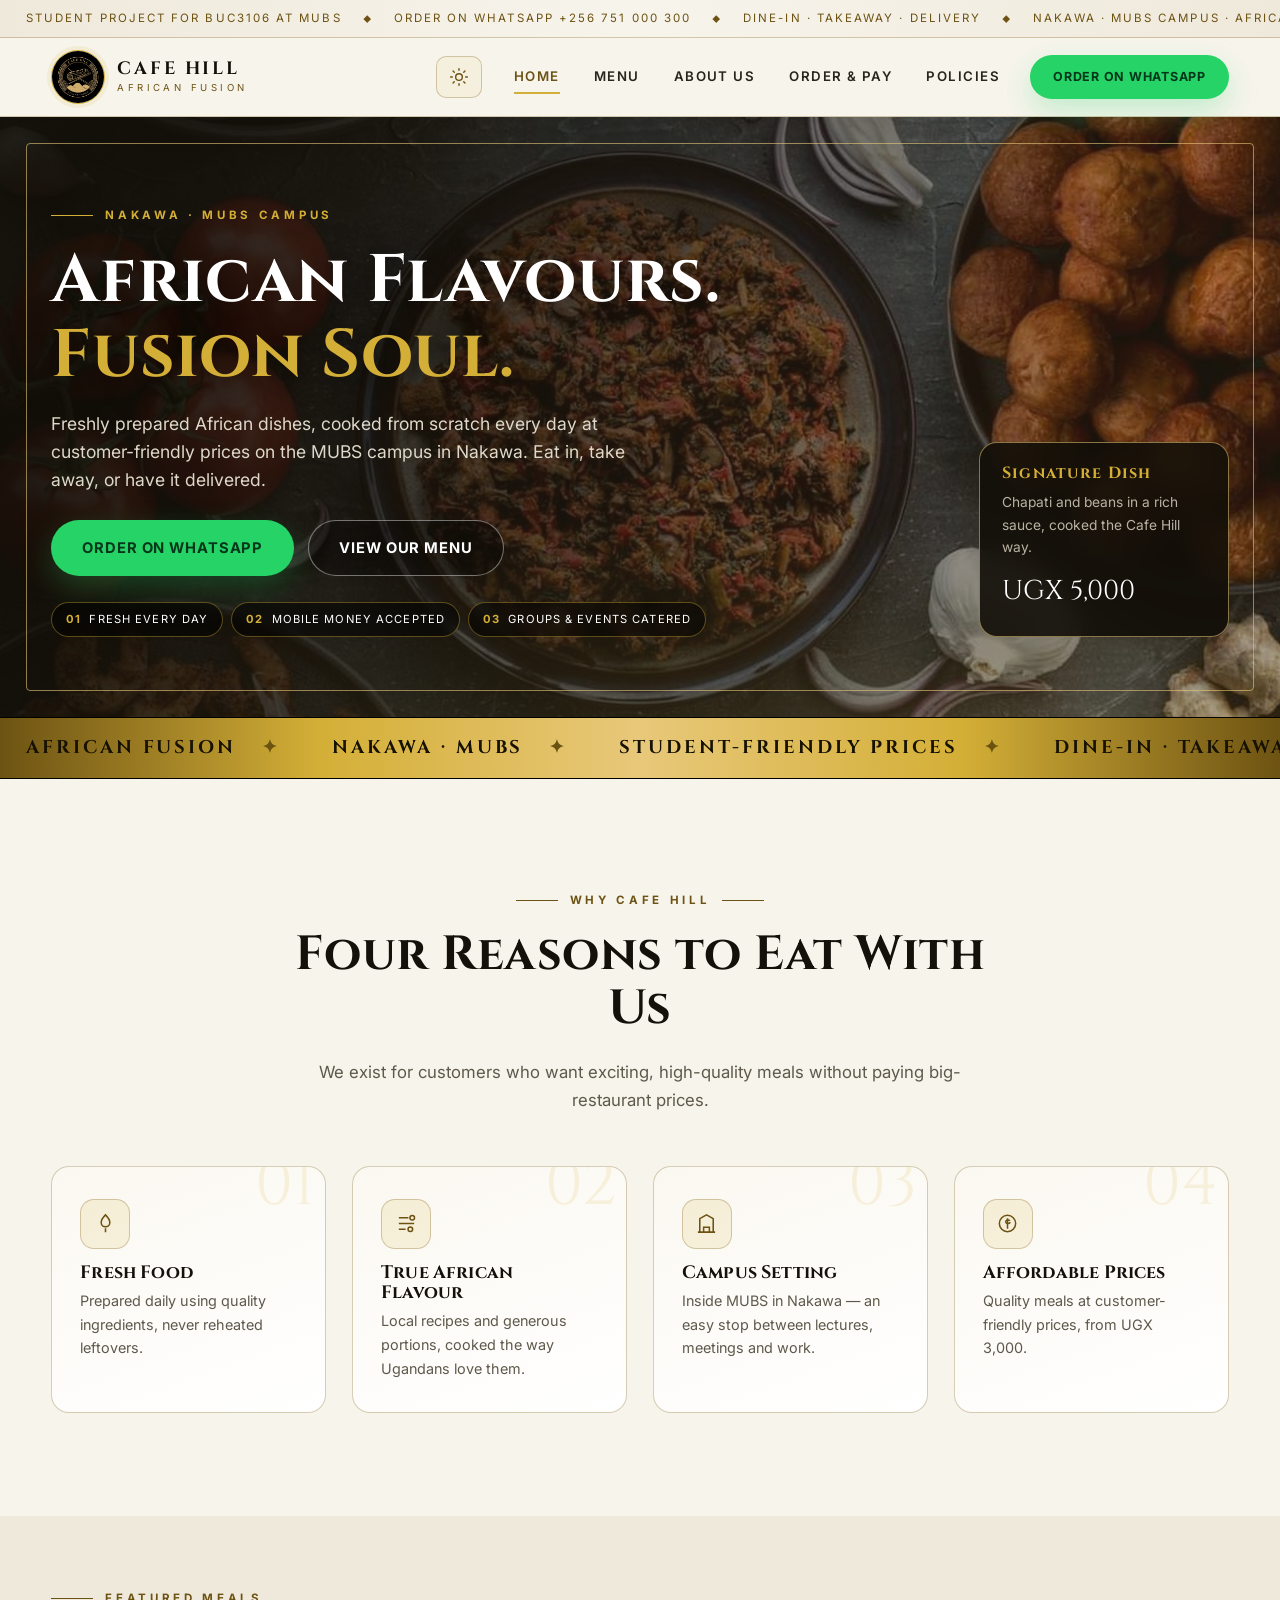
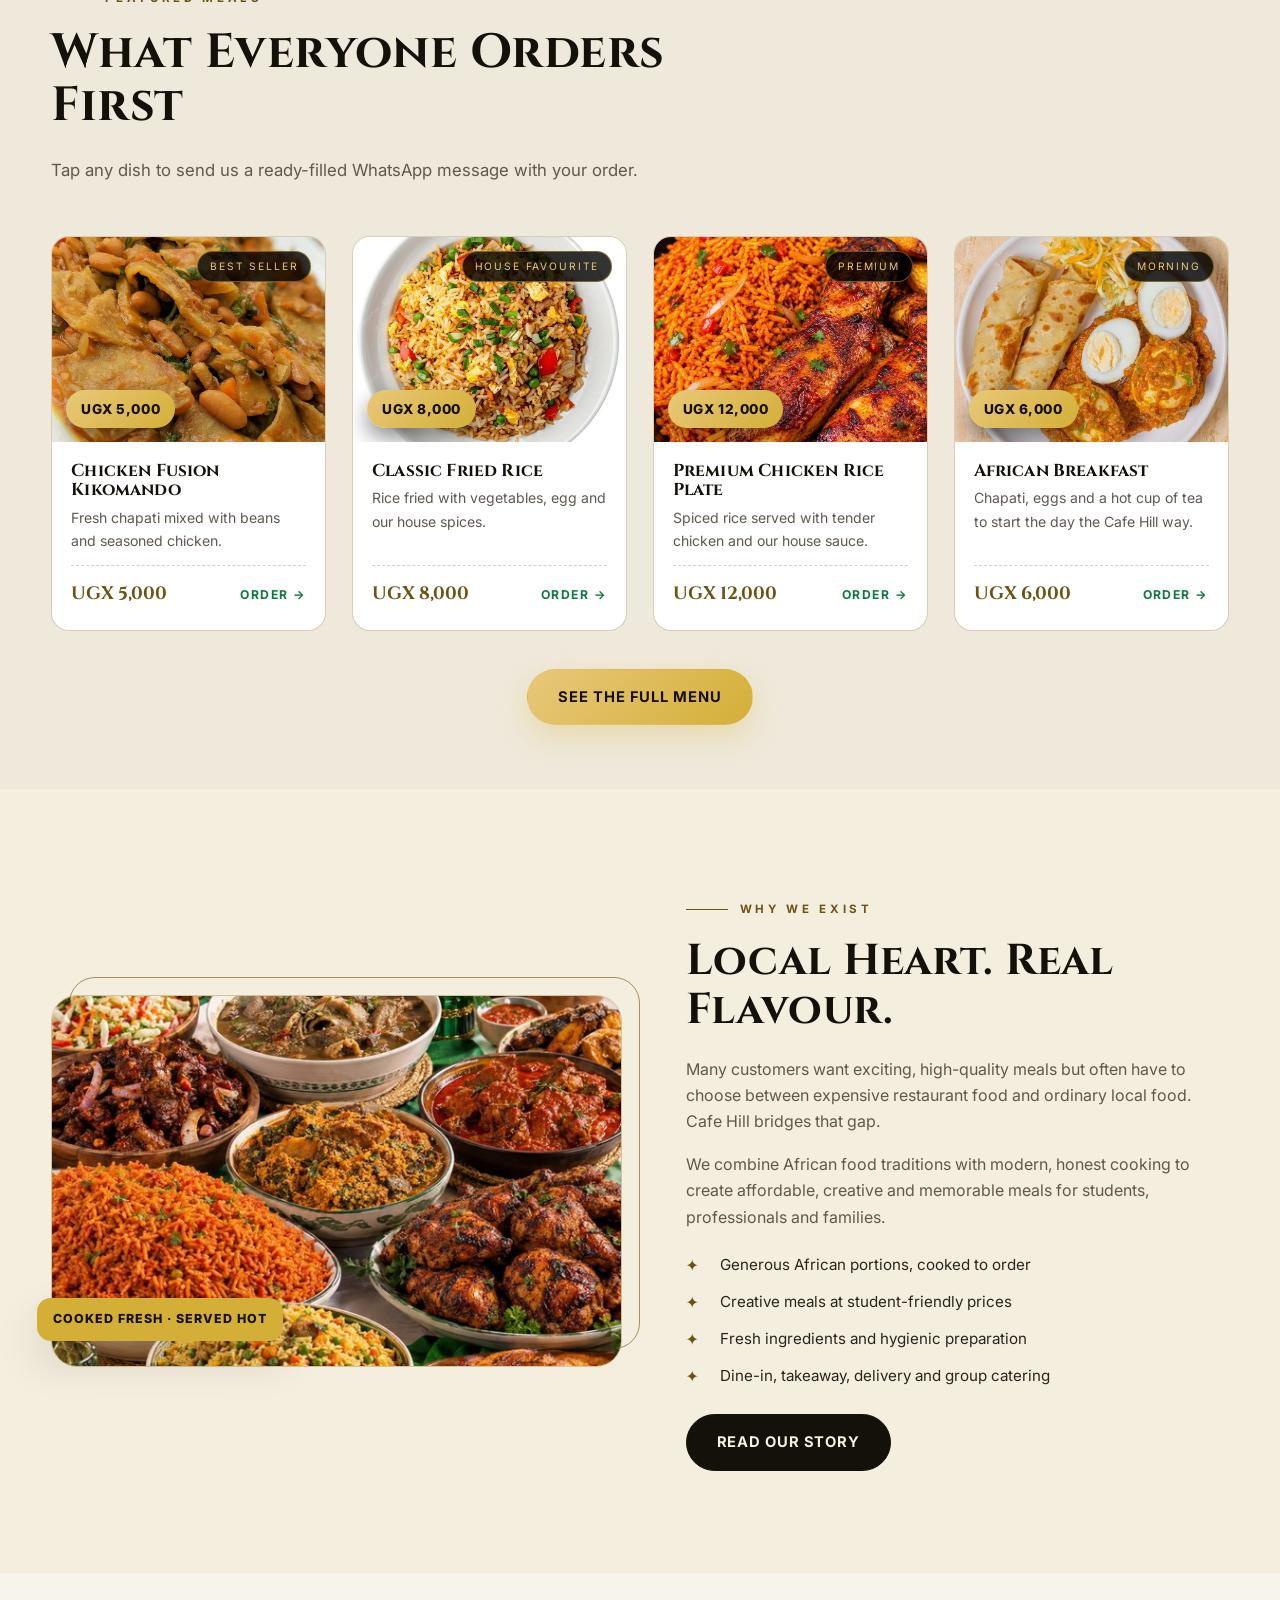
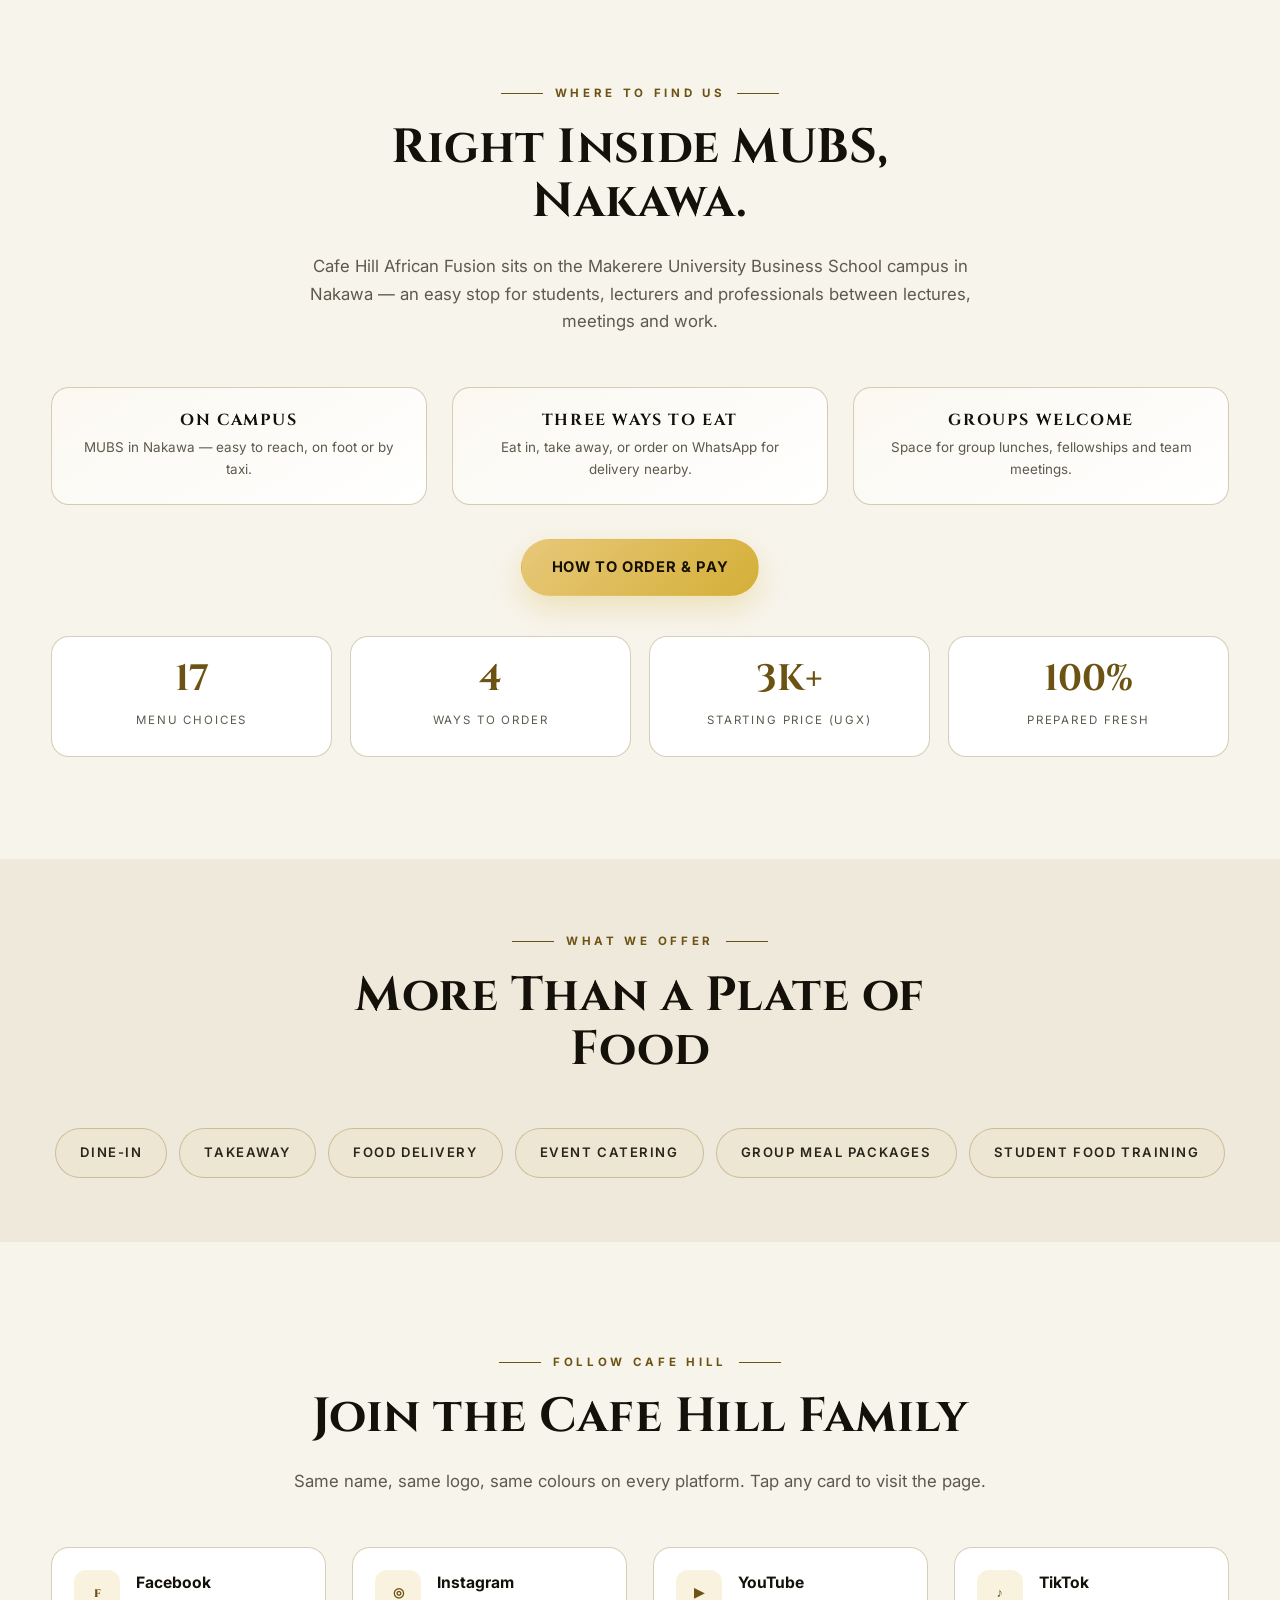
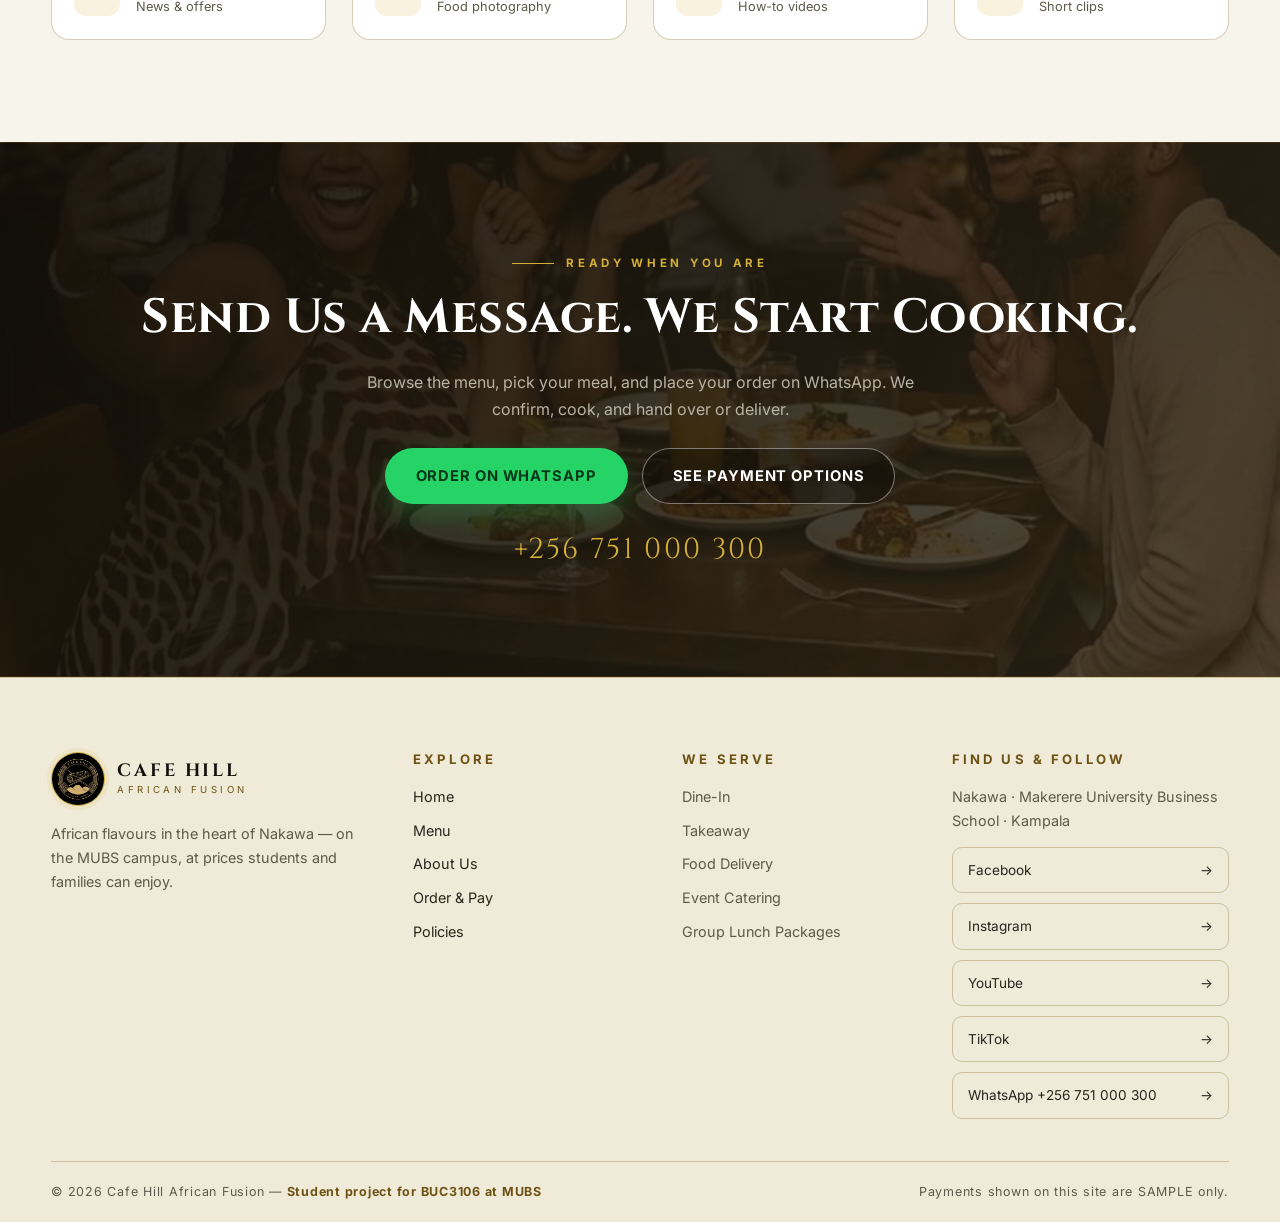
==== index.html @ 9f77c197 "Add the Cafe Hill African Fusion website: five pages, style.css and 26 photographs" ====
<!DOCTYPE html>
<html lang="en">
<head>
<meta charset="UTF-8">
<meta name="viewport" content="width=device-width, initial-scale=1">
<title>Cafe Hill African Fusion | African Flavours in Nakawa · MUBS</title>
<meta name="description" content="Cafe Hill African Fusion serves freshly prepared African meals at friendly prices on the MUBS campus in Nakawa, Kampala. Order on WhatsApp +256 751 000 300.">
<meta name="theme-color" content="#f7f4ec">
<link rel="icon" href="logo.jpeg">
<link rel="preconnect" href="https://fonts.googleapis.com">
<link rel="preconnect" href="https://fonts.gstatic.com" crossorigin>
<link href="https://fonts.googleapis.com/css2?family=Cinzel:wght@600;700;800&family=Inter:wght@400;500;600;700;800&display=swap" rel="stylesheet">
<link rel="stylesheet" href="style.css">
</head>
<body>

<!-- Top announcement bar (every page) -->
<div class="announce">
  <div class="announce__track">
    <span>Student project for BUC3106 at MUBS</span><span>Order on WhatsApp +256 751 000 300</span><span>Dine-in · Takeaway · Delivery</span><span>Nakawa · MUBS Campus · African Fusion</span>
    <span>Student project for BUC3106 at MUBS</span><span>Order on WhatsApp +256 751 000 300</span><span>Dine-in · Takeaway · Delivery</span><span>Nakawa · MUBS Campus · African Fusion</span>
  </div>
</div>

<!-- Header (same on every page) -->
<header class="site-header">
  <div class="container site-header__inner">
    <a class="brand" href="index.html">
      <img class="brand__mark" src="logo.jpeg" alt="Cafe Hill African Fusion logo">
      <span class="brand__text">
        <span class="brand__name">CAFE HILL</span>
        <span class="brand__tag">African Fusion</span>
      </span>
    </a>

    <input type="checkbox" id="nav-toggle" class="nav-toggle" aria-label="Show or hide the navigation menu">
    <input type="checkbox" id="theme-toggle" class="theme-toggle" checked aria-label="Switch between dark and light mode">

    <label class="theme-btn" for="theme-toggle">
      <svg class="icon-moon" viewBox="0 0 24 24" fill="none" stroke="currentColor" stroke-width="1.7" stroke-linecap="round" stroke-linejoin="round" aria-hidden="true"><path d="M21 12.8A9 9 0 1 1 11.2 3a7 7 0 0 0 9.8 9.8Z"/></svg>
      <svg class="icon-sun" viewBox="0 0 24 24" fill="none" stroke="currentColor" stroke-width="1.7" stroke-linecap="round" aria-hidden="true"><circle cx="12" cy="12" r="4"/><path d="M12 2v2M12 20v2M4.9 4.9l1.4 1.4M17.7 17.7l1.4 1.4M2 12h2M20 12h2M4.9 19.1l1.4-1.4M17.7 6.3l1.4-1.4"/></svg>
    </label>

    <label class="burger" for="nav-toggle" aria-hidden="true"><span></span><span></span><span></span></label>

    <nav class="site-nav" aria-label="Main menu">
      <a class="nav-link" href="index.html" aria-current="page">Home</a>
      <a class="nav-link" href="products.html">Menu</a>
      <a class="nav-link" href="about.html">About Us</a>
      <a class="nav-link" href="pay.html">Order &amp; Pay</a>
      <a class="nav-link" href="policies.html">Policies</a>
      <a class="btn btn--wa btn--sm header-cta" href="https://wa.me/256751000300?text=Hello%20Cafe%20Hill%2C%20I%20would%20like%20to%20place%20an%20order." target="_blank" rel="noopener">Order on WhatsApp</a>
    </nav>
  </div>
</header>

<main>

  <!-- ============ HERO ============ -->
  <section class="hero" style="--hero-img:url('images/hero.jpg')">
    <div class="hero__bg" role="img" aria-label="A table full of freshly cooked African dishes"></div>
    <div class="container">
      <div class="hero__inner">
        <span class="eyebrow">Nakawa · MUBS Campus</span>
        <h1>African Flavours. <em>Fusion Soul.</em></h1>
        <p class="hero__lead">
          Freshly prepared African dishes, cooked from scratch every day at customer-friendly prices on
          the MUBS campus in Nakawa. Eat in, take away, or have it delivered.
        </p>
        <div class="btn-row">
          <a class="btn btn--wa" href="https://wa.me/256751000300?text=Hello%20Cafe%20Hill%2C%20I%20would%20like%20to%20place%20an%20order." target="_blank" rel="noopener">Order on WhatsApp</a>
          <a class="btn btn--ghost" href="products.html">View Our Menu</a>
        </div>
        <div class="hero__badges">
          <span class="badge"><b>01</b> Fresh Every Day</span>
          <span class="badge"><b>02</b> Mobile Money Accepted</span>
          <span class="badge"><b>03</b> Groups &amp; Events Catered</span>
        </div>
      </div>
    </div>

    <div class="hero__card">
      <h2>Signature Dish</h2>
      <p>Chapati and beans in a rich sauce, cooked the Cafe Hill way.</p>
      <span class="price">UGX 5,000</span>
    </div>
  </section>

  <!-- ============ GOLD TICKER ============ -->
  <div class="ticker" aria-hidden="true">
    <div class="ticker__track">
      <span>African Fusion</span><span>Nakawa · MUBS</span><span>Student-Friendly Prices</span><span>Dine-In · Takeaway · Delivery</span><span>Group Lunch Packages</span>
      <span>African Fusion</span><span>Nakawa · MUBS</span><span>Student-Friendly Prices</span><span>Dine-In · Takeaway · Delivery</span><span>Group Lunch Packages</span>
    </div>
  </div>

  <!-- ============ WHY CHOOSE US ============ -->
  <section class="section">
    <div class="container">
      <div class="section-head section-head--center">
        <span class="eyebrow">Why Cafe Hill</span>
        <h2>Four Reasons to Eat With Us</h2>
        <p>We exist for customers who want exciting, high-quality meals without paying big-restaurant prices.</p>
      </div>

      <div class="grid grid--4">
        <article class="why-card" data-num="01">
          <div class="why-card__icon" aria-hidden="true">
            <svg width="26" height="26" viewBox="0 0 24 24" fill="none" stroke="currentColor" stroke-width="1.6"><path d="M12 3c3 3 4.5 5.5 4.5 8a4.5 4.5 0 0 1-9 0C7.5 8.5 9 6 12 3Z"/><path d="M12 21v-4"/></svg>
          </div>
          <h3>Fresh Food</h3>
          <p>Prepared daily using quality ingredients, never reheated leftovers.</p>
        </article>

        <article class="why-card" data-num="02">
          <div class="why-card__icon" aria-hidden="true">
            <svg width="26" height="26" viewBox="0 0 24 24" fill="none" stroke="currentColor" stroke-width="1.6"><path d="M4 6h10M4 12h16M4 18h7"/><circle cx="18" cy="6" r="2.4"/><circle cx="16" cy="18" r="2.4"/></svg>
          </div>
          <h3>True African Flavour</h3>
          <p>Local recipes and generous portions, cooked the way Ugandans love them.</p>
        </article>

        <article class="why-card" data-num="03">
          <div class="why-card__icon" aria-hidden="true">
            <svg width="26" height="26" viewBox="0 0 24 24" fill="none" stroke="currentColor" stroke-width="1.6"><path d="M3 21h18"/><path d="M5 21V7l7-4 7 4v14"/><path d="M9 21v-5h6v5"/></svg>
          </div>
          <h3>Campus Setting</h3>
          <p>Inside MUBS in Nakawa — an easy stop between lectures, meetings and work.</p>
        </article>

        <article class="why-card" data-num="04">
          <div class="why-card__icon" aria-hidden="true">
            <svg width="26" height="26" viewBox="0 0 24 24" fill="none" stroke="currentColor" stroke-width="1.6"><circle cx="12" cy="12" r="8.5"/><path d="M14.5 9.2c-.6-.7-1.6-1-2.6-.8-1.2.2-1.9 1.2-1.7 2.2.2 1 1.2 1.6 2.4 1.5 1.2-.1 2-.8 2-1.7"/><path d="M12 6.6v10.8"/></svg>
          </div>
          <h3>Affordable Prices</h3>
          <p>Quality meals at customer-friendly prices, from UGX 3,000.</p>
        </article>
      </div>
    </div>
  </section>

  <!-- ============ FEATURED MEALS ============ -->
  <section class="section section--tight section--alt">
    <div class="container">
      <div class="section-head">
        <span class="eyebrow">Featured Meals</span>
        <h2>What Everyone Orders First</h2>
        <p>Tap any dish to send us a ready-filled WhatsApp message with your order.</p>
      </div>

      <div class="grid grid--4">
        <article class="dish-card">
          <div class="dish-card__media">
            <img src="images/dish-kikomando-chicken.jpg" alt="Chicken fusion kikomando with chapati and beans" width="900" height="675">
            <span class="dish-card__tag">Best Seller</span>
            <span class="dish-card__price">UGX 5,000</span>
          </div>
          <div class="dish-card__body">
            <h3>Chicken Fusion Kikomando</h3>
            <p>Fresh chapati mixed with beans and seasoned chicken.</p>
            <div class="dish-card__meta">
              <span class="price">UGX 5,000</span>
              <a class="mini-link" href="https://wa.me/256751000300?text=I%20would%20like%20to%20order%3A%20Chicken%20Fusion%20Kikomando" target="_blank" rel="noopener">Order →</a>
            </div>
          </div>
        </article>

        <article class="dish-card">
          <div class="dish-card__media">
            <img src="images/dish-fried-rice.jpg" alt="Plate of classic fried rice" width="900" height="675">
            <span class="dish-card__tag">House Favourite</span>
            <span class="dish-card__price">UGX 8,000</span>
          </div>
          <div class="dish-card__body">
            <h3>Classic Fried Rice</h3>
            <p>Rice fried with vegetables, egg and our house spices.</p>
            <div class="dish-card__meta">
              <span class="price">UGX 8,000</span>
              <a class="mini-link" href="https://wa.me/256751000300?text=I%20would%20like%20to%20order%3A%20Classic%20Fried%20Rice" target="_blank" rel="noopener">Order →</a>
            </div>
          </div>
        </article>

        <article class="dish-card">
          <div class="dish-card__media">
            <img src="images/dish-premium-chicken.jpg" alt="Premium chicken served with spiced rice" width="900" height="675">
            <span class="dish-card__tag">Premium</span>
            <span class="dish-card__price">UGX 12,000</span>
          </div>
          <div class="dish-card__body">
            <h3>Premium Chicken Rice Plate</h3>
            <p>Spiced rice served with tender chicken and our house sauce.</p>
            <div class="dish-card__meta">
              <span class="price">UGX 12,000</span>
              <a class="mini-link" href="https://wa.me/256751000300?text=I%20would%20like%20to%20order%3A%20Premium%20Chicken%20Rice%20Plate" target="_blank" rel="noopener">Order →</a>
            </div>
          </div>
        </article>

        <article class="dish-card">
          <div class="dish-card__media">
            <img src="images/dish-breakfast.jpg" alt="African breakfast with chapati, eggs and sausage" width="900" height="675">
            <span class="dish-card__tag">Morning</span>
            <span class="dish-card__price">UGX 6,000</span>
          </div>
          <div class="dish-card__body">
            <h3>African Breakfast</h3>
            <p>Chapati, eggs and a hot cup of tea to start the day the Cafe Hill way.</p>
            <div class="dish-card__meta">
              <span class="price">UGX 6,000</span>
              <a class="mini-link" href="https://wa.me/256751000300?text=I%20would%20like%20to%20order%3A%20African%20Breakfast" target="_blank" rel="noopener">Order →</a>
            </div>
          </div>
        </article>
      </div>

      <div class="btn-row" style="justify-content:center;margin-top:38px">
        <a class="btn btn--gold" href="products.html">See The Full Menu</a>
      </div>
    </div>
  </section>

  <!-- ============ STORY (light panel) ============ -->
  <section class="section section--cream">
    <div class="container">
      <div class="split">
        <div class="split__media">
          <img src="images/african-spread.jpg" alt="A table spread of freshly cooked African dishes" width="1200" height="780">
          <span class="float-tag">Cooked Fresh · Served Hot</span>
        </div>
        <div>
          <span class="eyebrow">Why We Exist</span>
          <h2>Local Heart. Real Flavour.</h2>
          <p>
            Many customers want exciting, high-quality meals but often have to choose between expensive
            restaurant food and ordinary local food. Cafe Hill bridges that gap.
          </p>
          <p>
            We combine African food traditions with modern, honest cooking to create affordable,
            creative and memorable meals for students, professionals and families.
          </p>
          <ul class="check-list">
            <li>Generous African portions, cooked to order</li>
            <li>Creative meals at student-friendly prices</li>
            <li>Fresh ingredients and hygienic preparation</li>
            <li>Dine-in, takeaway, delivery and group catering</li>
          </ul>
          <a class="btn btn--dark" href="about.html">Read Our Story</a>
        </div>
      </div>
    </div>
  </section>

  <!-- ============ LOCATION ============ -->
  <section class="section">
    <div class="container">
      <div class="section-head section-head--center">
        <span class="eyebrow">Where To Find Us</span>
        <h2>Right Inside MUBS, Nakawa.</h2>
        <p>Cafe Hill African Fusion sits on the Makerere University Business School campus in Nakawa — an easy stop for students, lecturers and professionals between lectures, meetings and work.</p>
      </div>

      <div class="grid grid--3">
        <article class="value-pill"><h3>On Campus</h3><p>MUBS in Nakawa — easy to reach, on foot or by taxi.</p></article>
        <article class="value-pill"><h3>Three Ways To Eat</h3><p>Eat in, take away, or order on WhatsApp for delivery nearby.</p></article>
        <article class="value-pill"><h3>Groups Welcome</h3><p>Space for group lunches, fellowships and team meetings.</p></article>
      </div>

      <div class="btn-row" style="justify-content:center;margin-top:34px">
        <a class="btn btn--gold" href="pay.html">How To Order &amp; Pay</a>
      </div>

      <div class="stat-row">
        <div class="stat"><b>17</b><span>Menu Choices</span></div>
        <div class="stat"><b>4</b><span>Ways To Order</span></div>
        <div class="stat"><b>3K+</b><span>Starting Price (UGX)</span></div>
        <div class="stat"><b>100%</b><span>Prepared Fresh</span></div>
      </div>
    </div>
  </section>

  <!-- ============ SERVICES ============ -->
  <section class="section section--tight section--alt">
    <div class="container">
      <div class="section-head section-head--center">
        <span class="eyebrow">What We Offer</span>
        <h2>More Than a Plate of Food</h2>
      </div>
      <div class="chips">
        <span class="chip">Dine-In</span>
        <span class="chip">Takeaway</span>
        <span class="chip">Food Delivery</span>
        <span class="chip">Event Catering</span>
        <span class="chip">Group Meal Packages</span>
        <span class="chip">Student Food Training</span>
      </div>
    </div>
  </section>

  <!-- ============ SOCIAL ============ -->
  <section class="section">
    <div class="container">
      <div class="section-head section-head--center">
        <span class="eyebrow">Follow Cafe Hill</span>
        <h2>Join the Cafe Hill Family</h2>
        <p>Same name, same logo, same colours on every platform. Tap any card to visit the page.</p>
      </div>

      <div class="grid grid--4">
        <a class="social-card" href="https://www.facebook.com/share/1Jii14uaoe/" target="_blank" rel="noopener">
          <span class="social-card__icon">f</span>
          <span><b>Facebook</b><span>News &amp; offers</span></span>
        </a>
        <a class="social-card" href="https://www.instagram.com/cafehillrestaurant" target="_blank" rel="noopener">
          <span class="social-card__icon">◎</span>
          <span><b>Instagram</b><span>Food photography</span></span>
        </a>
        <a class="social-card" href="https://youtube.com/@cafehillrestaurant" target="_blank" rel="noopener">
          <span class="social-card__icon">▶</span>
          <span><b>YouTube</b><span>How-to videos</span></span>
        </a>
        <a class="social-card" href="https://www.tiktok.com/@cafehillrestaurant" target="_blank" rel="noopener">
          <span class="social-card__icon">♪</span>
          <span><b>TikTok</b><span>Short clips</span></span>
        </a>
      </div>
    </div>
  </section>

  <!-- ============ CTA BAND ============ -->
  <section class="section cta-band" style="--cta-img:url('images/friends.jpg')">
    <div class="container">
      <span class="eyebrow" style="justify-content:center">Ready When You Are</span>
      <h2>Send Us a Message. We Start Cooking.</h2>
      <p>Browse the menu, pick your meal, and place your order on WhatsApp. We confirm, cook, and hand over or deliver.</p>
      <div class="btn-row">
        <a class="btn btn--wa" href="https://wa.me/256751000300?text=Hello%20Cafe%20Hill%2C%20I%20would%20like%20to%20place%20an%20order." target="_blank" rel="noopener">Order on WhatsApp</a>
        <a class="btn btn--ghost" href="pay.html">See Payment Options</a>
      </div>
      <span class="cta-phone">+256 751 000 300</span>
    </div>
  </section>

</main>

<!-- Footer (same on every page) -->
<footer class="site-footer">
  <div class="container">
    <div class="footer-grid">
      <div class="footer-brand">
        <a class="brand" href="index.html">
          <img class="brand__mark" src="logo.jpeg" alt="Cafe Hill African Fusion logo">
          <span class="brand__text">
            <span class="brand__name">CAFE HILL</span>
            <span class="brand__tag">African Fusion</span>
          </span>
        </a>
        <p>African flavours in the heart of Nakawa — on the MUBS campus, at prices students and families can enjoy.</p>
      </div>

      <div>
        <h2 class="foot-title">Explore</h2>
        <ul class="footer-links">
          <li><a href="index.html">Home</a></li>
          <li><a href="products.html">Menu</a></li>
          <li><a href="about.html">About Us</a></li>
          <li><a href="pay.html">Order &amp; Pay</a></li>
          <li><a href="policies.html">Policies</a></li>
        </ul>
      </div>

      <div>
        <h2 class="foot-title">We Serve</h2>
        <ul class="footer-links">
          <li>Dine-In</li>
          <li>Takeaway</li>
          <li>Food Delivery</li>
          <li>Event Catering</li>
          <li>Group Lunch Packages</li>
        </ul>
      </div>

      <div>
        <h2 class="foot-title">Find Us &amp; Follow</h2>
        <p>Nakawa · Makerere University Business School · Kampala</p>
        <div class="footer-social">
          <a href="https://www.facebook.com/share/1Jii14uaoe/" target="_blank" rel="noopener"><span>Facebook</span><span>→</span></a>
          <a href="https://www.instagram.com/cafehillrestaurant" target="_blank" rel="noopener"><span>Instagram</span><span>→</span></a>
          <a href="https://youtube.com/@cafehillrestaurant" target="_blank" rel="noopener"><span>YouTube</span><span>→</span></a>
          <a href="https://www.tiktok.com/@cafehillrestaurant" target="_blank" rel="noopener"><span>TikTok</span><span>→</span></a>
          <a href="https://wa.me/256751000300" target="_blank" rel="noopener"><span>WhatsApp +256 751 000 300</span><span>→</span></a>
        </div>
      </div>
    </div>

    <div class="footer-bottom">
      <span>© <span>2026</span> Cafe Hill African Fusion — <strong>Student project for BUC3106 at MUBS</strong></span>
      <span>Payments shown on this site are SAMPLE only.</span>
    </div>
  </div>
</footer>

</body>
</html>
---- style.css ----
/* ============================================================
   CAFE HILL — AFRICAN FUSION
   style.css  |  All design for every page lives in this file.
   Brand: gold, black, cream (taken from the logo).
   Supports DARK mode (default) and LIGHT mode — the toggle in the
   header is a plain checkbox, so no JavaScript is needed anywhere.
   ============================================================ */

/* ---------- 1. Design tokens — DARK (default) ---------- */
:root {
  /* brand */
  --gold: #d4af37;
  --gold-2: #e8c87a;
  --gold-3: #7a5f16;          /* dark enough for text on light panels */
  --whatsapp: #25d366;
  --whatsapp-ink: #04361a;
  --link-green: #25d366;

  /* surfaces */
  --bg: #0a0a0a;
  --bg-alt: #0e0e0e;
  --bg-deep: #050505;
  --surface: #121212;
  --surface-2: #1b1b1b;
  --surface-3: #242424;
  --header-bg: rgba(8, 8, 8, 0.92);
  --line: rgba(212, 175, 55, 0.22);
  --line-strong: rgba(212, 175, 55, 0.5);
  --shadow: 0 22px 50px rgba(0, 0, 0, 0.45);

  /* text */
  --text: #f6f0e1;
  --heading: #ffffff;
  --muted: #b9b3a4;

  /* light "panel" (the cream sections — always lighter than the page) */
  --panel-bg: #f6f0e1;
  --panel-heading: #0a0a0a;
  --panel-text: #17140d;
  --panel-muted: #5c574c;
  --panel-border: rgba(0, 0, 0, 0.09);
  --panel-shadow: 0 14px 34px rgba(0, 0, 0, 0.07);
  --panel-card: #ffffff;

  /* text that always sits on a photo or dark band */
  --on-dark: #ffffff;
  --on-dark-body: #ded8c9;
  --on-dark-muted: #b9b3a4;

  /* footer follows the theme (dark in dark mode, warm sand in light mode) */
  --announce-bg: linear-gradient(90deg, #000000, #171205, #000000);
  --announce-fg: #e8c87a;
  --footer-bg: #050505;
  --footer-text: #b9b3a4;
  --footer-link: #f0ebdd;
  --footer-line: rgba(212, 175, 55, 0.22);
  --footer-accent: #d4af37;

  --radius: 18px;
  --radius-lg: 26px;
  --font-display: "Cinzel", "Playfair Display", Georgia, serif;
  --font-body: "Inter", system-ui, -apple-system, "Segoe UI", sans-serif;
}

/* ---------- 1b. Design tokens — LIGHT ---------- */
html:has(#theme-toggle:checked) {
  --gold-3: #6d5313;
  --link-green: #0e7a3f;

  --bg: #f7f4ec;
  --bg-alt: #efe9db;
  --bg-deep: #e6dfcd;
  --surface: #ffffff;
  --surface-2: #fbf8f1;
  --surface-3: #f1ece0;
  --header-bg: rgba(247, 244, 236, 0.93);
  --line: rgba(122, 95, 22, 0.3);
  --line-strong: rgba(122, 95, 22, 0.65);
  --shadow: 0 20px 44px rgba(60, 45, 10, 0.14);

  --text: #2a251c;
  --heading: #14110b;
  --muted: #5f594c;

  --panel-bg: #f4eedf;
  --panel-heading: #14110b;
  --panel-text: #2a251c;
  --panel-muted: #5f594c;
  --panel-border: rgba(0, 0, 0, 0.1);
  --panel-shadow: 0 16px 36px rgba(60, 45, 10, 0.1);
  --panel-card: #ffffff;

  /* announcement bar + footer flip to light surfaces too */
  --announce-bg: linear-gradient(90deg, #efe9db, #f7f4ec, #efe9db);
  --announce-fg: #6d5313;
  --footer-bg: #f0ead9;
  --footer-text: #5f594c;
  --footer-link: #2a251c;
  --footer-line: rgba(122, 95, 22, 0.3);
  --footer-accent: #6d5313;
}

/* ---------- 2. Reset & base ---------- */
*,
*::before,
*::after { box-sizing: border-box; }

html {
  scroll-behavior: smooth;
  -webkit-text-size-adjust: 100%;
  background: var(--bg);
}

body {
  margin: 0;
  background: var(--bg);
  color: var(--text);
  font-family: var(--font-body);
  font-size: 16px;
  line-height: 1.65;
  /* "clip" (not "hidden") stops sideways scrolling without turning the body
     into a scroll container — "hidden" would break the sticky header. */
  overflow-x: clip;
  -webkit-font-smoothing: antialiased;
  /* No transition here on purpose: animating the page background can leave a
     half-switched (unreadable) state in screenshots and audits. */
}

img { max-width: 100%; display: block; }

a { color: inherit; text-decoration: none; }

h1, h2, h3, h4 {
  font-family: var(--font-display);
  font-weight: 700;
  line-height: 1.12;
  margin: 0 0 0.5em;
  color: var(--heading);
  letter-spacing: 0.01em;
}

p { margin: 0 0 1em; }

ul { margin: 0; padding: 0; list-style: none; }

:focus-visible {
  outline: 3px solid var(--gold);
  outline-offset: 3px;
  border-radius: 4px;
}

::selection { background: var(--gold); color: #161000; }

/* ---------- 3. Layout helpers ---------- */
.container {
  width: min(1180px, 92vw);
  margin-inline: auto;
}

.section { padding: clamp(56px, 8vw, 104px) 0; }
.section--tight { padding: clamp(40px, 5vw, 64px) 0; }
.section--alt { background: var(--bg-alt); }

/* Light "panel" sections (always readable in both modes) */
.section--cream {
  background: var(--panel-bg);
  color: var(--panel-text);
}
.section--cream h1,
.section--cream h2,
.section--cream h3,
.section--cream h4 { color: var(--panel-heading); }
.section--cream p { color: var(--panel-muted); }

/* Small gold label above every section title */
.eyebrow {
  display: inline-flex;
  align-items: center;
  gap: 12px;
  font-family: var(--font-body);
  font-size: 0.72rem;
  font-weight: 700;
  letter-spacing: 0.32em;
  text-transform: uppercase;
  color: var(--gold);
  margin-bottom: 18px;
}
.eyebrow::before {
  content: "";
  width: 42px;
  height: 1px;
  background: currentColor;
}
.section--cream .eyebrow { color: var(--gold-3); }

.section-head { max-width: 720px; margin-bottom: clamp(30px, 4vw, 52px); }
.section-head h2 { font-size: clamp(1.9rem, 4vw, 3rem); }
.section-head p { color: var(--muted); font-size: 1.05rem; margin-bottom: 0; }
.section--cream .section-head p { color: var(--panel-muted); }
.section-head--center { margin-inline: auto; text-align: center; }
.section-head--center .eyebrow { justify-content: center; }
.section-head--center .eyebrow::after {
  content: "";
  width: 42px;
  height: 1px;
  background: currentColor;
}

/* ---------- 4. Buttons ---------- */
.btn {
  display: inline-flex;
  align-items: center;
  justify-content: center;
  gap: 10px;
  padding: 15px 30px;
  border-radius: 999px;
  font-weight: 700;
  font-size: 0.92rem;
  letter-spacing: 0.06em;
  text-transform: uppercase;
  border: 1px solid transparent;
  cursor: pointer;
  transition: transform 0.25s ease, background 0.25s ease, color 0.25s ease,
    box-shadow 0.25s ease, border-color 0.25s ease;
}
.btn:hover { transform: translateY(-3px); }
.btn:active { transform: translateY(-1px); }

.btn--gold {
  background: linear-gradient(135deg, var(--gold-2), var(--gold));
  color: #161000;
  box-shadow: 0 12px 30px rgba(212, 175, 55, 0.28);
}
.btn--gold:hover { box-shadow: 0 18px 38px rgba(212, 175, 55, 0.4); }

.btn--wa {
  background: var(--whatsapp);
  color: var(--whatsapp-ink);
  box-shadow: 0 12px 30px rgba(37, 211, 102, 0.25);
}
.btn--wa:hover { background: #3ce67a; box-shadow: 0 18px 40px rgba(37, 211, 102, 0.35); }

.btn--ghost {
  background: rgba(255, 255, 255, 0.05);
  border-color: var(--line-strong);
  color: var(--text);
}
.btn--ghost:hover {
  border-color: var(--gold);
  color: var(--gold);
  background: rgba(212, 175, 55, 0.12);
}

.btn--dark {
  background: #14110b;
  color: #f6f0e1;
  border-color: #14110b;
}
.btn--dark:hover { background: #000; color: var(--gold); border-color: #000; }

.btn--sm { padding: 11px 22px; font-size: 0.78rem; }
.btn--block { width: 100%; }

.btn-row { display: flex; flex-wrap: wrap; gap: 14px; }

/* Ghost buttons sitting on a photo always use light ink */
.hero .btn--ghost,
.page-hero .btn--ghost,
.cta-band .btn--ghost {
  color: var(--on-dark);
  border-color: rgba(255, 255, 255, 0.42);
  background: rgba(0, 0, 0, 0.28);
}
.hero .btn--ghost:hover,
.page-hero .btn--ghost:hover,
.cta-band .btn--ghost:hover {
  color: var(--gold);
  border-color: var(--gold);
  background: rgba(0, 0, 0, 0.5);
}

/* ---------- 5. Theme toggle (CSS only, no JavaScript) ---------- */
.theme-toggle {
  position: absolute;
  width: 1px;
  height: 1px;
  opacity: 0;
  pointer-events: none;
}

.theme-btn {
  margin-left: auto;
  display: grid;
  place-items: center;
  width: 46px;
  height: 42px;
  border: 1px solid var(--line);
  border-radius: 10px;
  background: rgba(212, 175, 55, 0.08);
  color: var(--gold);
  cursor: pointer;
  flex: 0 0 auto;
  transition: background 0.25s ease, border-color 0.25s ease, transform 0.25s ease;
}
.theme-btn:hover {
  background: rgba(212, 175, 55, 0.18);
  border-color: var(--gold);
  transform: translateY(-2px);
}
.theme-btn svg {
  grid-area: 1 / 1;
  width: 20px;
  height: 20px;
  transition: opacity 0.3s ease, transform 0.45s ease;
}
.theme-btn .icon-sun { opacity: 0; transform: rotate(-120deg) scale(0.4); }
html:has(#theme-toggle:checked) .theme-btn .icon-moon { opacity: 0; transform: rotate(120deg) scale(0.4); }
html:has(#theme-toggle:checked) .theme-btn .icon-sun { opacity: 1; transform: none; }
.theme-toggle:focus-visible ~ .site-header .theme-btn,
.theme-toggle:focus-visible ~ .theme-btn {
  outline: 3px solid var(--gold);
  outline-offset: 3px;
}

/* ---------- 6. Announcement bar ---------- */
.announce {
  background: var(--announce-bg);
  border-bottom: 1px solid var(--line);
  color: var(--announce-fg);
  font-size: 0.72rem;
  letter-spacing: 0.18em;
  text-transform: uppercase;
  overflow: hidden;
  white-space: nowrap;
}
.announce__track {
  display: inline-block;
  padding: 9px 0;
  animation: slide-left 32s linear infinite;
}
.announce__track span { padding: 0 26px; position: relative; }
.announce__track span::after {
  content: "◆";
  position: absolute;
  right: -5px;
  font-size: 0.5rem;
  top: 2px;
  color: var(--gold-3);
}
@keyframes slide-left {
  from { transform: translateX(0); }
  to { transform: translateX(-50%); }
}

/* ---------- 7. Header & navigation ---------- */
.site-header {
  position: sticky;
  top: 0;
  z-index: 60;
  background: var(--header-bg);
  backdrop-filter: blur(14px);
  border-bottom: 1px solid var(--line);
}

.site-header__inner {
  display: flex;
  align-items: center;
  justify-content: space-between;
  gap: 18px;
  padding: 12px 0;
}

.brand { display: flex; align-items: center; gap: 12px; }
.brand__mark {
  width: 54px;
  height: 54px;
  border-radius: 50%;
  object-fit: cover;
  border: 1px solid var(--gold);
  box-shadow: 0 0 0 4px rgba(212, 175, 55, 0.12);
  background: #000;
}
.brand__text { line-height: 1.1; }
.brand__name {
  font-family: var(--font-display);
  font-size: 1.12rem;
  font-weight: 700;
  letter-spacing: 0.16em;
  color: var(--heading);
  display: block;
}
.brand__tag {
  font-size: 0.6rem;
  letter-spacing: 0.36em;
  text-transform: uppercase;
  color: var(--gold);
  display: block;
  margin-top: 3px;
}

.nav-toggle { position: absolute; opacity: 0; pointer-events: none; }

.site-nav { display: flex; align-items: center; gap: 6px; }
.site-nav a.nav-link {
  position: relative;
  padding: 10px 14px;
  font-size: 0.83rem;
  font-weight: 600;
  letter-spacing: 0.11em;
  text-transform: uppercase;
  color: var(--text);
  transition: color 0.2s ease;
}
.site-nav a.nav-link::after {
  content: "";
  position: absolute;
  left: 14px;
  right: 14px;
  bottom: 4px;
  height: 2px;
  background: var(--gold);
  transform: scaleX(0);
  transform-origin: left;
  transition: transform 0.28s ease;
}
.site-nav a.nav-link:hover { color: var(--gold); }
.site-nav a.nav-link:hover::after,
.site-nav a.nav-link[aria-current="page"]::after { transform: scaleX(1); }
.site-nav a.nav-link[aria-current="page"] { color: var(--gold); }

.header-cta { margin-left: 10px; }

.burger {
  display: none;
  width: 46px;
  height: 42px;
  border: 1px solid var(--line);
  border-radius: 10px;
  cursor: pointer;
  place-items: center;
  gap: 5px;
  padding: 11px 12px;
}
.burger span {
  display: block;
  height: 2px;
  width: 100%;
  background: var(--gold);
  transition: transform 0.3s ease, opacity 0.2s ease;
}
/* keyboard users get a visible ring on the burger, since its input is hidden */
.nav-toggle:focus-visible ~ .burger {
  outline: 3px solid var(--gold);
  outline-offset: 3px;
}

/* ---------- 8. Hero ---------- */
.hero {
  position: relative;
  isolation: isolate;
  min-height: min(88vh, 780px);
  display: flex;
  align-items: center;
  padding: clamp(60px, 9vw, 120px) 0;
  background: #000;
  overflow: hidden;
}
.hero__bg {
  position: absolute;
  inset: 0;
  z-index: -2;
  background-image: var(--hero-img);
  background-size: cover;
  background-position: center;
  transform: scale(1.04);
}
.hero::before {
  content: "";
  position: absolute;
  inset: 0;
  z-index: -1;
  background:
    linear-gradient(100deg, rgba(0, 0, 0, 0.95) 6%, rgba(0, 0, 0, 0.74) 48%, rgba(0, 0, 0, 0.3) 100%),
    radial-gradient(120% 90% at 50% 120%, rgba(212, 175, 55, 0.24), transparent 60%);
}
/* thin gold frame like the logo border */
.hero::after {
  content: "";
  position: absolute;
  inset: clamp(12px, 2vw, 26px);
  border: 1px solid rgba(212, 175, 55, 0.35);
  border-radius: 4px;
  pointer-events: none;
  z-index: -1;
}

.hero__inner { max-width: 760px; position: relative; }

.hero h1 {
  font-size: clamp(2.4rem, 6.4vw, 4.6rem);
  margin-bottom: 20px;
  color: var(--on-dark);
  text-shadow: 0 6px 40px rgba(0, 0, 0, 0.6);
}
.hero h1 em {
  font-style: normal;
  color: var(--gold);
  display: block;
}
.hero__lead {
  font-size: clamp(1rem, 1.6vw, 1.18rem);
  color: var(--on-dark-body);
  max-width: 56ch;
  margin-bottom: 30px;
}
.hero__badges {
  display: flex;
  flex-wrap: wrap;
  gap: 10px;
  margin-top: 34px;
}
.badge {
  display: inline-flex;
  align-items: center;
  gap: 8px;
  padding: 8px 16px;
  border: 1px solid var(--line-strong);
  background: var(--surface);
  border-radius: 999px;
  font-size: 0.76rem;
  letter-spacing: 0.1em;
  text-transform: uppercase;
  color: var(--text);
}
.badge b { color: var(--gold); font-weight: 700; }
/* On a photo or dark band the badge becomes a dark glass pill. */
.hero .badge,
.page-hero .badge,
.cta-band .badge {
  border-color: rgba(212, 175, 55, 0.4);
  background: rgba(0, 0, 0, 0.55);
  backdrop-filter: blur(6px);
  color: var(--on-dark);
}
.hero .badge b { color: var(--gold); }

/* floating card in the hero corner */
.hero__card {
  position: absolute;
  right: clamp(16px, 4vw, 70px);
  bottom: clamp(60px, 8vw, 80px);
  width: 250px;
  padding: 22px;
  background: rgba(10, 10, 10, 0.88);
  border: 1px solid rgba(212, 175, 55, 0.35);
  border-radius: var(--radius);
  backdrop-filter: blur(10px);
  box-shadow: var(--shadow);
  color: var(--on-dark-muted);
}
.hero__card h2, .hero__card h3 {
  font-size: 1rem;
  color: var(--gold);
  margin-bottom: 8px;
  letter-spacing: 0.08em;
}
.hero__card p { font-size: 0.86rem; color: var(--on-dark-muted); margin: 0; }
.hero__card .price {
  font-family: var(--font-display);
  font-size: 1.7rem;
  color: var(--on-dark);
  display: block;
  margin-top: 10px;
}

/* ---------- 9. Gold ticker strip ---------- */
.ticker {
  background: linear-gradient(90deg, var(--gold-3), var(--gold), var(--gold-2), var(--gold), var(--gold-3));
  color: #171100;
  overflow: hidden;
  white-space: nowrap;
  border-block: 1px solid #000;
}
.ticker__track {
  display: inline-block;
  padding: 15px 0;
  animation: slide-left 40s linear infinite;
  font-family: var(--font-display);
  font-weight: 700;
  font-size: clamp(0.95rem, 1.6vw, 1.15rem);
  letter-spacing: 0.16em;
  text-transform: uppercase;
}
.ticker__track span { padding: 0 26px; }
.ticker__track span::after { content: "✦"; padding-left: 26px; color: #6a5310; }

/* ---------- 10. Cards ---------- */
.grid { display: grid; gap: clamp(16px, 2vw, 26px); }
.grid--2 { grid-template-columns: repeat(2, 1fr); }
.grid--3 { grid-template-columns: repeat(3, 1fr); }
.grid--4 { grid-template-columns: repeat(4, 1fr); }
.grid--5 { grid-template-columns: repeat(5, 1fr); }

/* Why-choose card */
.why-card {
  position: relative;
  padding: 34px 28px;
  background: linear-gradient(160deg, var(--surface-2), var(--surface));
  border: 1px solid var(--line);
  border-radius: var(--radius);
  overflow: hidden;
  transition: transform 0.35s ease, border-color 0.35s ease, box-shadow 0.35s ease;
}
.why-card::before {
  content: attr(data-num);
  position: absolute;
  top: -14px;
  right: 10px;
  font-family: var(--font-display);
  font-size: 5rem;
  color: rgba(212, 175, 55, 0.14);
  line-height: 1;
}
.why-card:hover {
  transform: translateY(-8px);
  border-color: rgba(212, 175, 55, 0.55);
  box-shadow: var(--shadow);
}
.why-card__icon {
  width: 52px;
  height: 52px;
  display: grid;
  place-items: center;
  border-radius: 14px;
  background: rgba(212, 175, 55, 0.14);
  border: 1px solid var(--line);
  margin-bottom: 18px;
  color: var(--gold);
}
.why-card h3 { font-size: 1.15rem; margin-bottom: 8px; }
.why-card p { font-size: 0.92rem; color: var(--muted); margin: 0; }

/* Product / dish card */
.dish-card {
  display: flex;
  flex-direction: column;
  background: var(--surface);
  border: 1px solid var(--line);
  border-radius: var(--radius);
  overflow: hidden;
  transition: transform 0.35s ease, box-shadow 0.35s ease, border-color 0.35s ease;
}
.dish-card:hover {
  transform: translateY(-8px);
  border-color: rgba(212, 175, 55, 0.6);
  box-shadow: var(--shadow);
}
.dish-card__media { position: relative; aspect-ratio: 4 / 3; overflow: hidden; background: #000; }
.dish-card__media img {
  width: 100%;
  height: 100%;
  object-fit: cover;
  transition: transform 0.7s ease;
}
.dish-card:hover .dish-card__media img { transform: scale(1.09); }
.dish-card__price {
  position: absolute;
  left: 14px;
  bottom: 14px;
  background: linear-gradient(135deg, var(--gold-2), var(--gold));
  color: #161000;
  font-weight: 800;
  font-size: 0.85rem;
  letter-spacing: 0.04em;
  padding: 8px 15px;
  border-radius: 999px;
  box-shadow: 0 10px 22px rgba(0, 0, 0, 0.45);
}
.dish-card__tag {
  position: absolute;
  top: 14px;
  right: 14px;
  background: rgba(0, 0, 0, 0.8);
  border: 1px solid rgba(212, 175, 55, 0.45);
  color: var(--gold-2);
  font-size: 0.64rem;
  letter-spacing: 0.18em;
  text-transform: uppercase;
  padding: 6px 12px;
  border-radius: 999px;
}
.dish-card__body { padding: 20px 20px 22px; display: flex; flex-direction: column; flex: 1; }
.dish-card__body h3 { font-size: 1.1rem; margin-bottom: 6px; }
.dish-card__body p { font-size: 0.89rem; color: var(--muted); flex: 1; margin-bottom: 16px; }
.dish-card__meta {
  display: flex;
  align-items: center;
  justify-content: space-between;
  gap: 12px;
  padding-top: 14px;
  border-top: 1px dashed var(--line);
}
.dish-card__meta .price {
  font-family: var(--font-display);
  color: var(--gold);
  font-size: 1.12rem;
  font-weight: 700;
}
.mini-link {
  font-size: 0.76rem;
  font-weight: 700;
  letter-spacing: 0.12em;
  text-transform: uppercase;
  color: var(--link-green);
}
.mini-link:hover { color: var(--gold); }

/* ---------- 11. Split / story section ---------- */
.split {
  display: grid;
  grid-template-columns: 1.05fr 1fr;
  gap: clamp(28px, 5vw, 64px);
  align-items: center;
}
.split--reverse .split__media { order: 2; }

.split__media { position: relative; z-index: 0; }
.split__media img {
  border-radius: var(--radius-lg);
  width: 100%;
  height: 100%;
  object-fit: cover;
  border: 1px solid var(--line);
}
.split__media::after {
  content: "";
  position: absolute;
  inset: -18px -18px 18px 18px;
  border: 1px solid var(--line-strong);
  border-radius: var(--radius-lg);
  z-index: -1;
}
.split--reverse .split__media::after { inset: -18px 18px 18px -18px; }

.split__media .float-tag {
  position: absolute;
  left: -14px;
  bottom: 26px;
  background: var(--gold);
  color: #161000;
  padding: 14px 20px;
  border-radius: 14px;
  font-weight: 800;
  font-size: 0.85rem;
  letter-spacing: 0.08em;
  text-transform: uppercase;
  box-shadow: var(--shadow);
}

.split h2 { font-size: clamp(1.8rem, 3.6vw, 2.7rem); }
.split p { color: var(--muted); }
.section--cream .split p { color: var(--panel-muted); }

.check-list { display: grid; gap: 12px; margin: 22px 0 26px; }
.check-list li {
  position: relative;
  padding-left: 34px;
  font-size: 0.95rem;
  color: var(--text);
}
.section--cream .check-list li { color: var(--panel-text); }
.check-list li::before {
  content: "✦";
  position: absolute;
  left: 0;
  top: 0;
  color: var(--gold);
  font-size: 1rem;
}
.section--cream .check-list li::before { color: var(--gold-3); }

/* ---------- 12. Services chips ---------- */
.chips { display: flex; flex-wrap: wrap; gap: 12px; justify-content: center; }
.chip {
  padding: 13px 24px;
  border: 1px solid var(--line);
  border-radius: 999px;
  background: rgba(212, 175, 55, 0.05);
  font-size: 0.82rem;
  font-weight: 600;
  letter-spacing: 0.12em;
  text-transform: uppercase;
  color: var(--text);
  transition: all 0.25s ease;
}
.chip:hover {
  background: var(--gold);
  color: #161000;
  border-color: var(--gold);
  transform: translateY(-4px);
}

/* ---------- 13. Social cards ---------- */
.social-card {
  display: flex;
  align-items: center;
  gap: 16px;
  padding: 22px;
  border: 1px solid var(--line);
  border-radius: var(--radius);
  background: var(--surface);
  transition: all 0.3s ease;
}
.social-card:hover {
  transform: translateY(-6px);
  border-color: var(--gold);
  background: var(--surface-2);
}
.social-card__icon {
  width: 46px;
  height: 46px;
  flex: 0 0 46px;
  display: grid;
  place-items: center;
  border-radius: 12px;
  background: rgba(212, 175, 55, 0.16);
  color: var(--gold);
  font-weight: 800;
  font-family: var(--font-display);
}
.social-card b { display: block; font-size: 0.98rem; color: var(--heading); }
.social-card span { font-size: 0.8rem; color: var(--muted); }

/* ---------- 14. CTA band ---------- */
.cta-band {
  position: relative;
  overflow: hidden;
  background:
    linear-gradient(120deg, rgba(0, 0, 0, 0.93), rgba(0, 0, 0, 0.7)),
    var(--cta-img) center/cover;
  border-block: 1px solid var(--line);
  text-align: center;
}
.cta-band h2 { font-size: clamp(1.8rem, 4vw, 3rem); color: var(--on-dark); }
.cta-band p { color: var(--on-dark-muted); max-width: 60ch; margin-inline: auto; }
.cta-band .eyebrow { color: var(--gold); }
.cta-band .btn-row { justify-content: center; margin-top: 26px; }
.cta-phone {
  display: inline-block;
  margin-top: 22px;
  font-family: var(--font-display);
  font-size: clamp(1.2rem, 3vw, 1.8rem);
  color: var(--gold);
  letter-spacing: 0.08em;
}

/* ---------- 15. Footer ---------- */
.site-footer {
  background: var(--footer-bg);
  border-top: 1px solid var(--footer-line);
  padding: clamp(46px, 6vw, 74px) 0 0;
}
.footer-grid {
  display: grid;
  grid-template-columns: 1.4fr 1fr 1fr 1.2fr;
  gap: clamp(24px, 3vw, 44px);
  padding-bottom: 42px;
}
.site-footer .foot-title {
  font-size: 0.82rem;
  letter-spacing: 0.24em;
  text-transform: uppercase;
  color: var(--footer-accent);
  margin-bottom: 18px;
  font-family: var(--font-body);
  font-weight: 700;
}
/* the logo wording inside the footer follows the footer surface */
.site-footer .brand__name,
.site-footer .brand__tag { color: var(--heading); }
.site-footer .brand__tag { color: var(--footer-accent); }
.site-footer p, .site-footer li { color: var(--footer-text); font-size: 0.9rem; }
.footer-links li { margin-bottom: 10px; }
.footer-links a { color: var(--footer-link); display: inline-block; }
.footer-links a:hover { background: var(--gold); color: #161000; border-radius: 6px; padding-left: 6px; }
.footer-brand .brand { margin-bottom: 16px; }
.footer-social { display: grid; gap: 10px; }
.footer-social a {
  display: flex;
  align-items: center;
  justify-content: space-between;
  padding: 11px 15px;
  border: 1px solid var(--footer-line);
  border-radius: 10px;
  font-size: 0.85rem;
  color: var(--footer-link);
  transition: all 0.25s ease;
}
.footer-social a:hover { background: var(--gold); color: #161000; border-color: var(--gold); }
.footer-bottom {
  border-top: 1px solid var(--footer-line);
  padding: 20px 0;
  display: flex;
  flex-wrap: wrap;
  gap: 10px;
  justify-content: space-between;
  align-items: center;
  font-size: 0.78rem;
  color: var(--footer-text);
  letter-spacing: 0.06em;
}
.footer-bottom strong { color: var(--footer-accent); }

/* ---------- 16. Inner page hero ---------- */
.page-hero {
  position: relative;
  isolation: isolate;
  padding: clamp(56px, 8vw, 104px) 0;
  background: #000;
  overflow: hidden;
  border-bottom: 1px solid var(--line);
}
.page-hero__bg {
  position: absolute;
  inset: 0;
  z-index: -2;
  background-image: var(--page-img);
  background-size: cover;
  background-position: center;
}
.page-hero::before {
  content: "";
  position: absolute;
  inset: 0;
  z-index: -1;
  background: linear-gradient(100deg, rgba(0, 0, 0, 0.95) 25%, rgba(0, 0, 0, 0.62) 100%);
}
.page-hero h1 { font-size: clamp(2.1rem, 5vw, 3.6rem); margin-bottom: 14px; color: var(--on-dark); }
.page-hero p { color: var(--on-dark-body); max-width: 62ch; font-size: 1.05rem; margin-bottom: 0; }

.crumbs {
  font-size: 0.72rem;
  letter-spacing: 0.24em;
  text-transform: uppercase;
  color: var(--gold);
  margin-bottom: 18px;
}
.crumbs a:hover { text-decoration: underline; }

/* ---------- 17. Menu (products) page ---------- */
.cat-nav {
  position: sticky;
  top: 79px;
  z-index: 40;
  background: var(--header-bg);
  backdrop-filter: blur(12px);
  border-bottom: 1px solid var(--line);
}
.cat-nav__inner {
  display: flex;
  gap: 8px;
  overflow-x: auto;
  padding: 12px 0;
  scrollbar-width: none;
}
.cat-nav__inner::-webkit-scrollbar { display: none; }
.cat-nav a {
  white-space: nowrap;
  padding: 9px 18px;
  border: 1px solid var(--line);
  border-radius: 999px;
  font-size: 0.76rem;
  font-weight: 700;
  letter-spacing: 0.12em;
  text-transform: uppercase;
  color: var(--text);
  transition: all 0.25s ease;
}
.cat-nav a:hover { background: var(--gold); color: #161000; border-color: var(--gold); }

.menu-block { scroll-margin-top: 150px; }
.menu-block + .menu-block { margin-top: clamp(44px, 6vw, 76px); }

.menu-block__head {
  display: flex;
  align-items: baseline;
  gap: 18px;
  margin-bottom: 26px;
  padding-bottom: 14px;
  border-bottom: 1px solid var(--line);
}
.menu-block__head h2 { font-size: clamp(1.4rem, 3vw, 2.1rem); margin: 0; }
.menu-block__head span {
  font-size: 0.74rem;
  letter-spacing: 0.2em;
  text-transform: uppercase;
  color: var(--gold);
}

.note-box {
  margin-top: 34px;
  padding: 22px 26px;
  border: 1px dashed var(--line-strong);
  border-radius: var(--radius);
  background: rgba(212, 175, 55, 0.07);
  font-size: 0.9rem;
  color: var(--text);
}
.note-box b { color: var(--gold); }

/* Inline links inside running text are underlined so they are not
   distinguishable by colour alone (accessibility). */
.note-box a,
.crumbs a,
.policy-card a,
.step p a {
  text-decoration: underline;
  text-underline-offset: 3px;
  font-weight: 600;
}
/* In-text links keep strong contrast in BOTH themes (never an inline colour,
   because inline styles cannot be themed). */
.note-box a,
.step p a { color: var(--heading); }

/* ---------- 18. How to order & pay ---------- */
.steps {
  display: grid;
  grid-template-columns: repeat(4, 1fr);
  gap: 20px;
  counter-reset: step;
}
.step {
  position: relative;
  padding: 30px 24px 26px;
  background: var(--surface);
  border: 1px solid var(--line);
  border-radius: var(--radius);
  transition: all 0.3s ease;
}
.step:hover { border-color: var(--gold); transform: translateY(-6px); }
.step::before {
  counter-increment: step;
  content: counter(step, decimal-leading-zero);
  display: block;
  font-family: var(--font-display);
  font-size: 2rem;
  color: var(--gold);
  margin-bottom: 12px;
  line-height: 1;
}
.step h3 { font-size: 1.02rem; margin-bottom: 6px; }
.step p { font-size: 0.87rem; color: var(--muted); margin: 0; }
.step:not(:last-child)::after {
  content: "→";
  position: absolute;
  right: -18px;
  top: 42%;
  color: var(--gold);
  font-size: 1.1rem;
  z-index: 2;
}

.pay-card {
  background: var(--surface);
  border: 1px solid var(--line);
  border-radius: var(--radius);
  overflow: hidden;
  display: flex;
  flex-direction: column;
  transition: all 0.3s ease;
}
.pay-card:hover { border-color: rgba(212, 175, 55, 0.6); box-shadow: var(--shadow); }
.pay-card__head {
  display: flex;
  align-items: center;
  gap: 14px;
  padding: 20px 22px;
  background: linear-gradient(120deg, rgba(212, 175, 55, 0.18), transparent);
  border-bottom: 1px solid var(--line);
}
.pay-card__head .ico {
  width: 44px;
  height: 44px;
  border-radius: 12px;
  display: grid;
  place-items: center;
  background: var(--gold);
  color: #161000;
  font-weight: 800;
  font-family: var(--font-display);
  flex: 0 0 44px;
}
.pay-card__head h3 { font-size: 1.05rem; margin: 0; }
.pay-card__head small {
  display: block;
  font-size: 0.68rem;
  letter-spacing: 0.16em;
  text-transform: uppercase;
  color: var(--gold);
  font-family: var(--font-body);
  font-weight: 700;
}
.pay-card__body { padding: 22px; flex: 1; }
.pay-card__body ol {
  margin: 0 0 18px;
  padding-left: 20px;
  color: var(--muted);
  font-size: 0.9rem;
}
.pay-card__body ol li { margin-bottom: 7px; }
.pay-card__body ol li::marker { color: var(--gold); font-weight: 700; }

.pay-detail {
  background: var(--surface-3);
  border: 1px dashed var(--line-strong);
  border-radius: 12px;
  padding: 14px 16px;
  font-size: 0.88rem;
  color: var(--text);
}
.pay-detail .label {
  font-size: 0.66rem;
  letter-spacing: 0.2em;
  text-transform: uppercase;
  color: var(--gold);
  display: block;
  margin-bottom: 4px;
}
.pay-detail .value {
  font-family: var(--font-display);
  font-size: 1.12rem;
  letter-spacing: 0.05em;
  color: var(--heading);
  word-break: break-word;
}
.sample-flag {
  display: inline-block;
  margin-top: 10px;
  font-size: 0.63rem;
  font-weight: 800;
  letter-spacing: 0.18em;
  text-transform: uppercase;
  background: #4a1d05;
  color: #ffb648;
  border: 1px solid #a85c14;
  padding: 4px 10px;
  border-radius: 999px;
}

.alert {
  display: flex;
  gap: 16px;
  padding: 22px 24px;
  border-radius: var(--radius);
  border: 1px solid;
  align-items: flex-start;
}
.alert--warn {
  background: linear-gradient(120deg, rgba(255, 176, 32, 0.16), rgba(255, 176, 32, 0.05));
  border-color: rgba(200, 124, 10, 0.55);
}
.alert--gold {
  background: linear-gradient(120deg, rgba(212, 175, 55, 0.16), rgba(212, 175, 55, 0.04));
  border-color: var(--line-strong);
}
.alert__icon { font-size: 1.5rem; line-height: 1.2; }
.alert h3 { font-size: 1.05rem; margin-bottom: 6px; }
.alert p { font-size: 0.92rem; margin: 0; color: var(--muted); }
.alert p + p { margin-top: 8px; }

/* Alerts inside a light panel need the panel's colours */
.section--cream .alert h3 { color: var(--panel-heading); }
.section--cream .alert p { color: var(--panel-muted); }
.section--cream .alert--gold {
  background: linear-gradient(120deg, rgba(212, 175, 55, 0.22), rgba(212, 175, 55, 0.07));
  border-color: rgba(122, 95, 22, 0.45);
}
.section--cream .alert--warn {
  background: linear-gradient(120deg, rgba(255, 176, 32, 0.22), rgba(255, 176, 32, 0.08));
  border-color: rgba(176, 104, 0, 0.5);
}

/* ---------- 19. Policies ---------- */
.policy-card {
  background: var(--panel-card);
  border: 1px solid var(--panel-border);
  border-radius: var(--radius);
  padding: clamp(24px, 3vw, 34px);
  box-shadow: var(--panel-shadow);
  height: 100%;
  color: var(--panel-text);
  transition: transform 0.3s ease, box-shadow 0.3s ease;
}
.policy-card:hover { transform: translateY(-6px); box-shadow: var(--panel-shadow); }
.policy-card h3 {
  font-size: 1.16rem;
  display: flex;
  align-items: center;
  gap: 12px;
  margin-bottom: 14px;
  color: var(--panel-heading);
}
.policy-card h3 .num {
  font-family: var(--font-display);
  font-size: 0.85rem;
  color: var(--gold-3);
  border: 1px solid rgba(160, 125, 30, 0.55);
  border-radius: 999px;
  width: 34px;
  height: 34px;
  display: grid;
  place-items: center;
  flex: 0 0 34px;
}
.policy-card p, .policy-card li { font-size: 0.92rem; color: var(--panel-muted); }
.policy-card ul { display: grid; gap: 8px; margin-top: 10px; }
.policy-card ul li { position: relative; padding-left: 20px; }
.policy-card ul li::before {
  content: "–";
  position: absolute;
  left: 0;
  color: var(--gold-3);
  font-weight: 700;
}
.policy-card a { color: var(--gold-3); }

.credits {
  background: var(--surface);
  color: var(--text);
  border-radius: var(--radius);
  padding: clamp(24px, 3vw, 36px);
  border: 1px solid var(--line);
}
.credits h3 { color: var(--gold); font-size: 1.1rem; }
.credits p { color: var(--muted); }
.credits strong { color: var(--gold); }
.credits table { width: 100%; border-collapse: collapse; font-size: 0.87rem; }
.credits th, .credits td {
  text-align: left;
  padding: 11px 12px;
  border-bottom: 1px solid var(--line);
  vertical-align: top;
  color: var(--muted);
}
.credits th {
  font-size: 0.68rem;
  letter-spacing: 0.16em;
  text-transform: uppercase;
  color: var(--gold);
}
.credits code { color: var(--gold-2); font-size: 0.85em; }

/* ---------- 20. Stats & values ---------- */
.stat-row {
  display: grid;
  grid-template-columns: repeat(4, 1fr);
  gap: 18px;
  margin-top: 40px;
}
.stat {
  text-align: center;
  padding: 26px 16px;
  border: 1px solid var(--line);
  border-radius: var(--radius);
  background: var(--surface);
}
.stat b {
  display: block;
  font-family: var(--font-display);
  font-size: clamp(1.6rem, 3vw, 2.3rem);
  color: var(--gold);
  line-height: 1;
  margin-bottom: 8px;
}
.stat span {
  font-size: 0.72rem;
  letter-spacing: 0.16em;
  text-transform: uppercase;
  color: var(--muted);
}

.value-pill {
  padding: 24px;
  border: 1px solid var(--line);
  border-radius: var(--radius);
  background: linear-gradient(150deg, var(--surface-2), var(--surface));
  text-align: center;
  transition: all 0.3s ease;
}
.value-pill:hover { background: var(--gold); color: #161000; transform: translateY(-6px); }
.value-pill:hover h3, .value-pill:hover p { color: #161000; }
.value-pill h3 { font-size: 1rem; letter-spacing: 0.1em; text-transform: uppercase; margin-bottom: 6px; }
.value-pill p { font-size: 0.84rem; color: var(--muted); margin: 0; }

/* ---------- 21. Motion preferences ----------
   Scroll-triggered reveals were removed on purpose: they leave sections
   invisible in full-page screenshots and PDF exports. Content is always
   visible; only colour, lift and marquee animations remain. */
@media (prefers-reduced-motion: reduce) {
  * { animation-duration: 0.01ms !important; transition-duration: 0.01ms !important; }
  html { scroll-behavior: auto; }
}

/* ---------- 22. Responsive ---------- */
@media (max-width: 1024px) {
  .grid--4 { grid-template-columns: repeat(2, 1fr); }
  .grid--5 { grid-template-columns: repeat(3, 1fr); }
  .footer-grid { grid-template-columns: repeat(2, 1fr); }
  .steps { grid-template-columns: repeat(2, 1fr); }
  .step:nth-child(2)::after { display: none; }
  .hero__card { display: none; }
}

@media (max-width: 900px) {
  .burger { display: grid; }
  .site-nav {
    position: absolute;
    top: 100%;
    left: 0;
    right: 0;
    flex-direction: column;
    align-items: stretch;
    gap: 2px;
    background: var(--bg);
    border-bottom: 1px solid var(--line);
    padding: 10px 4vw 20px;
    max-height: 0;
    overflow: hidden;
    /* visibility (not opacity) hides the closed menu, so it never depends on
       an animation running to become readable. */
    visibility: hidden;
    opacity: 1;
    transition: none;
  }
  .nav-toggle:checked ~ .site-nav {
    max-height: 60vh;
    visibility: visible;
    opacity: 1;
    overflow-y: auto;
  }
  .site-nav a.nav-link {
    padding: 14px 6px;
    border-bottom: 1px solid rgba(212, 175, 55, 0.18);
    font-size: 0.9rem;
  }
  .site-nav a.nav-link::after { display: none; }
  .header-cta { display: none; }
  .site-nav .header-cta {
    display: inline-flex;
    margin: 14px 0 0;
  }
  .nav-toggle:checked ~ .burger span:nth-child(1) { transform: translateY(7px) rotate(45deg); }
  .nav-toggle:checked ~ .burger span:nth-child(2) { opacity: 0; }
  .nav-toggle:checked ~ .burger span:nth-child(3) { transform: translateY(-7px) rotate(-45deg); }

  .split, .split--reverse { grid-template-columns: 1fr; }
  .split--reverse .split__media { order: 0; }
  .split__media::after, .split--reverse .split__media::after { inset: -12px -12px 12px 12px; }
  .cat-nav { top: 74px; }
}

@media (max-width: 720px) {
  .grid--3, .grid--4 { grid-template-columns: 1fr; }
  .grid--2 { grid-template-columns: 1fr; }
  .grid--5 { grid-template-columns: repeat(2, 1fr); }
  .steps { grid-template-columns: 1fr; }
  .step::after { display: none; }
  .stat-row { grid-template-columns: repeat(2, 1fr); }
  .footer-grid { grid-template-columns: 1fr; }
  .footer-bottom { justify-content: center; text-align: center; }
  .hero { min-height: 640px; }
  .brand__name { font-size: 0.98rem; }
  .brand__mark { width: 46px; height: 46px; }
  .menu-block__head { flex-direction: column; gap: 6px; }
}

@media (max-width: 420px) {
  .btn { width: 100%; }
  .btn-row { flex-direction: column; }
  .stat-row { grid-template-columns: 1fr; }
  .grid--5 { grid-template-columns: 1fr; }
}

/* ---------- 23. LIGHT MODE: text contrast ----------
   Bright gold is beautiful on black but unreadable on a light surface, so in
   light mode every gold TEXT element switches to the deep gold (--gold-3).
   Elements that always sit on a photo or a dark band (hero, CTA, footer,
   announcement bar) keep the bright gold. */
html:has(#theme-toggle:checked) .eyebrow,
html:has(#theme-toggle:checked) .brand__tag,
html:has(#theme-toggle:checked) .site-nav a.nav-link:hover,
html:has(#theme-toggle:checked) .site-nav a.nav-link[aria-current="page"],
html:has(#theme-toggle:checked) .dish-card__meta .price,
html:has(#theme-toggle:checked) .stat b,
html:has(#theme-toggle:checked) .menu-block__head span,
html:has(#theme-toggle:checked) .pay-card__head small,
html:has(#theme-toggle:checked) .pay-detail .label,
html:has(#theme-toggle:checked) .step::before,
html:has(#theme-toggle:checked) .step::after,
html:has(#theme-toggle:checked) .note-box b,
html:has(#theme-toggle:checked) .credits h3,
html:has(#theme-toggle:checked) .credits th,
html:has(#theme-toggle:checked) .credits strong,
html:has(#theme-toggle:checked) .credits code,
html:has(#theme-toggle:checked) .mini-link:hover,
html:has(#theme-toggle:checked) .check-list li::before,
html:has(#theme-toggle:checked) .why-card__icon,
html:has(#theme-toggle:checked) .social-card__icon,
html:has(#theme-toggle:checked) .theme-btn {
  color: var(--gold-3);
}
html:has(#theme-toggle:checked) .burger span { background: var(--gold-3); }

/* ...while these always stay bright because their backdrop never changes. */
html:has(#theme-toggle:checked) .hero .eyebrow,
html:has(#theme-toggle:checked) .hero__card h2,
html:has(#theme-toggle:checked) .hero__card h3,
html:has(#theme-toggle:checked) .cta-band .eyebrow,
html:has(#theme-toggle:checked) .cta-phone,
html:has(#theme-toggle:checked) .crumbs { color: var(--gold); }

/* Photographic bands keep a dark veil (the text over them is white), but the
   veil warms up in light mode so every band responds to the theme as well. */
html:has(#theme-toggle:checked) .hero::before {
  background:
    linear-gradient(100deg, rgba(18, 15, 8, 0.93) 6%, rgba(30, 25, 15, 0.72) 48%, rgba(74, 61, 34, 0.32) 100%),
    radial-gradient(120% 90% at 50% 120%, rgba(212, 175, 55, 0.34), transparent 60%);
}
html:has(#theme-toggle:checked) .hero::after { border-color: rgba(232, 200, 122, 0.6); }
html:has(#theme-toggle:checked) .page-hero::before {
  background: linear-gradient(100deg, rgba(18, 15, 8, 0.94) 25%, rgba(34, 28, 17, 0.74) 100%);
}
html:has(#theme-toggle:checked) .cta-band {
  background:
    linear-gradient(120deg, rgba(18, 15, 8, 0.94), rgba(46, 38, 22, 0.8)),
    var(--cta-img) center/cover;
}
html:has(#theme-toggle:checked) .hero__card {
  background: rgba(18, 15, 8, 0.9);
  border-color: rgba(232, 200, 122, 0.55);
}

/* ---------- 24. Only animate "safe" properties ----------
   Colours must switch instantly when the theme changes: a half-finished
   colour transition shows unreadable text in screenshots, PDF exports and
   audits. Position, shadow, border and opacity animations still run. */
*,
*::before,
*::after {
  transition-property: transform, opacity, box-shadow, border-color !important;
}

/* ---------- 25. SIZE REDUCTIONS (phone-first) ----------
   Most visitors arrive on mobile data, so the hero never fills the whole
   screen and every card stays compact. Desktop keeps a larger, calmer scale. */
.hero {
  min-height: min(70vh, 600px);
  padding: clamp(44px, 6vw, 90px) 0;
}
.hero h1 { font-size: clamp(2rem, 5.6vw, 4.2rem); margin-bottom: 16px; }
.hero__lead { font-size: clamp(0.95rem, 1.4vw, 1.1rem); margin-bottom: 26px; line-height: 1.6; }
.hero__badges { margin-top: 26px; gap: 8px; }
.badge { font-size: 0.7rem; padding: 7px 14px; }

.page-hero { padding: clamp(40px, 5vw, 84px) 0; }

.why-card { padding: clamp(24px, 3vw, 32px) clamp(20px, 2.4vw, 28px); }
.why-card::before { font-size: clamp(3.4rem, 5vw, 4.6rem); }
.why-card__icon { width: clamp(44px, 4vw, 50px); height: clamp(44px, 4vw, 50px); margin-bottom: 14px; }
.why-card__icon svg { width: 23px; height: 23px; }
.why-card h3 { font-size: clamp(1.02rem, 1.5vw, 1.12rem); margin-bottom: 6px; }
.why-card p { font-size: clamp(0.86rem, 1.2vw, 0.9rem); }

.dish-card__body { padding: clamp(15px, 1.6vw, 19px) clamp(15px, 1.6vw, 19px) clamp(16px, 1.8vw, 20px); }
.dish-card__body h3 { font-size: clamp(1rem, 1.4vw, 1.08rem); }
.dish-card__body p { font-size: clamp(0.84rem, 1.2vw, 0.88rem); margin-bottom: 13px; }

.step { padding: clamp(22px, 3vw, 28px) clamp(18px, 2vw, 24px) clamp(20px, 2.4vw, 26px); }
.step::before { font-size: clamp(1.7rem, 2.4vw, 2rem); margin-bottom: 10px; }
.pay-card__head { padding: clamp(16px, 1.8vw, 20px) clamp(16px, 2vw, 22px); }
.pay-card__body { padding: clamp(16px, 2vw, 22px); }
.alert { padding: clamp(18px, 2vw, 22px) clamp(18px, 2vw, 24px); }
.policy-card { padding: clamp(20px, 3vw, 32px); }
.value-pill { padding: clamp(18px, 2vw, 24px); }
.stat { padding: clamp(18px, 2vw, 24px) 14px; }
.note-box { padding: clamp(16px, 2vw, 22px) clamp(18px, 2vw, 26px); }
.credits { padding: clamp(20px, 3vw, 34px); }
.social-card { padding: clamp(16px, 2vw, 22px); }
.split__media .float-tag { padding: 11px 16px; font-size: 0.78rem; }

@media (max-width: 720px) {
  .section { padding: 44px 0; }
  .section--tight { padding: 32px 0; }
  .page-hero { padding: 40px 0; }

  /* hero sized to its content so the next section is always visible */
  .hero { min-height: 0; padding: 40px 0 36px; }
  .hero h1 { font-size: clamp(1.9rem, 7.6vw, 2.5rem); margin-bottom: 12px; }
  .hero__lead { font-size: 0.95rem; line-height: 1.55; margin-bottom: 20px; }
  .hero__badges { margin-top: 20px; }
  .badge { font-size: 0.63rem; padding: 6px 11px; letter-spacing: 0.07em; }

  .btn { padding: 13px 20px; font-size: 0.78rem; }
  .section-head h2 { font-size: clamp(1.6rem, 6vw, 2rem); }
  .section-head p { font-size: 0.95rem; }
  .split h2 { font-size: clamp(1.55rem, 6vw, 2rem); }
  .split p { font-size: 0.94rem; }
  .check-list li { font-size: 0.9rem; padding-left: 28px; }

  .why-card { padding: 20px 18px; }
  .why-card::before { font-size: 3.2rem; top: -8px; right: 6px; }
  .stat { padding: 18px 12px; }
  .alert { gap: 12px; }
  .menu-block__head { margin-bottom: 18px; }
}

/* Compact horizontal dish cards on phones: image left, text right. */
@media (max-width: 560px) {
  /* the hero keeps to its content so the next section is already visible */
  .hero { padding: 34px 0 30px; }
  .hero h1 { font-size: clamp(1.8rem, 7vw, 2.3rem); }
  .hero__lead { font-size: 0.92rem; line-height: 1.5; margin-bottom: 18px; }
  .hero__badges { display: none; }
  .btn { padding: 12px 18px; font-size: 0.76rem; }

  .dish-card { flex-direction: row; align-items: stretch; }
  .dish-card__media { flex: 0 0 40%; width: 40%; aspect-ratio: auto; min-height: 148px; }
  .dish-card__body { padding: 13px 14px; }
  .dish-card__body h3 { font-size: 0.97rem; margin-bottom: 4px; }
  .dish-card__body p { font-size: 0.79rem; line-height: 1.45; margin-bottom: 10px; }
  .dish-card__meta { padding-top: 9px; gap: 8px; }
  .dish-card__meta .price { font-size: 0.97rem; }
  .mini-link { font-size: 0.66rem; letter-spacing: 0.08em; }
  .dish-card__price { left: 8px; bottom: 8px; font-size: 0.68rem; padding: 5px 9px; }
  .dish-card__tag { top: 8px; right: 8px; font-size: 0.53rem; padding: 4px 7px; letter-spacing: 0.1em; }
}
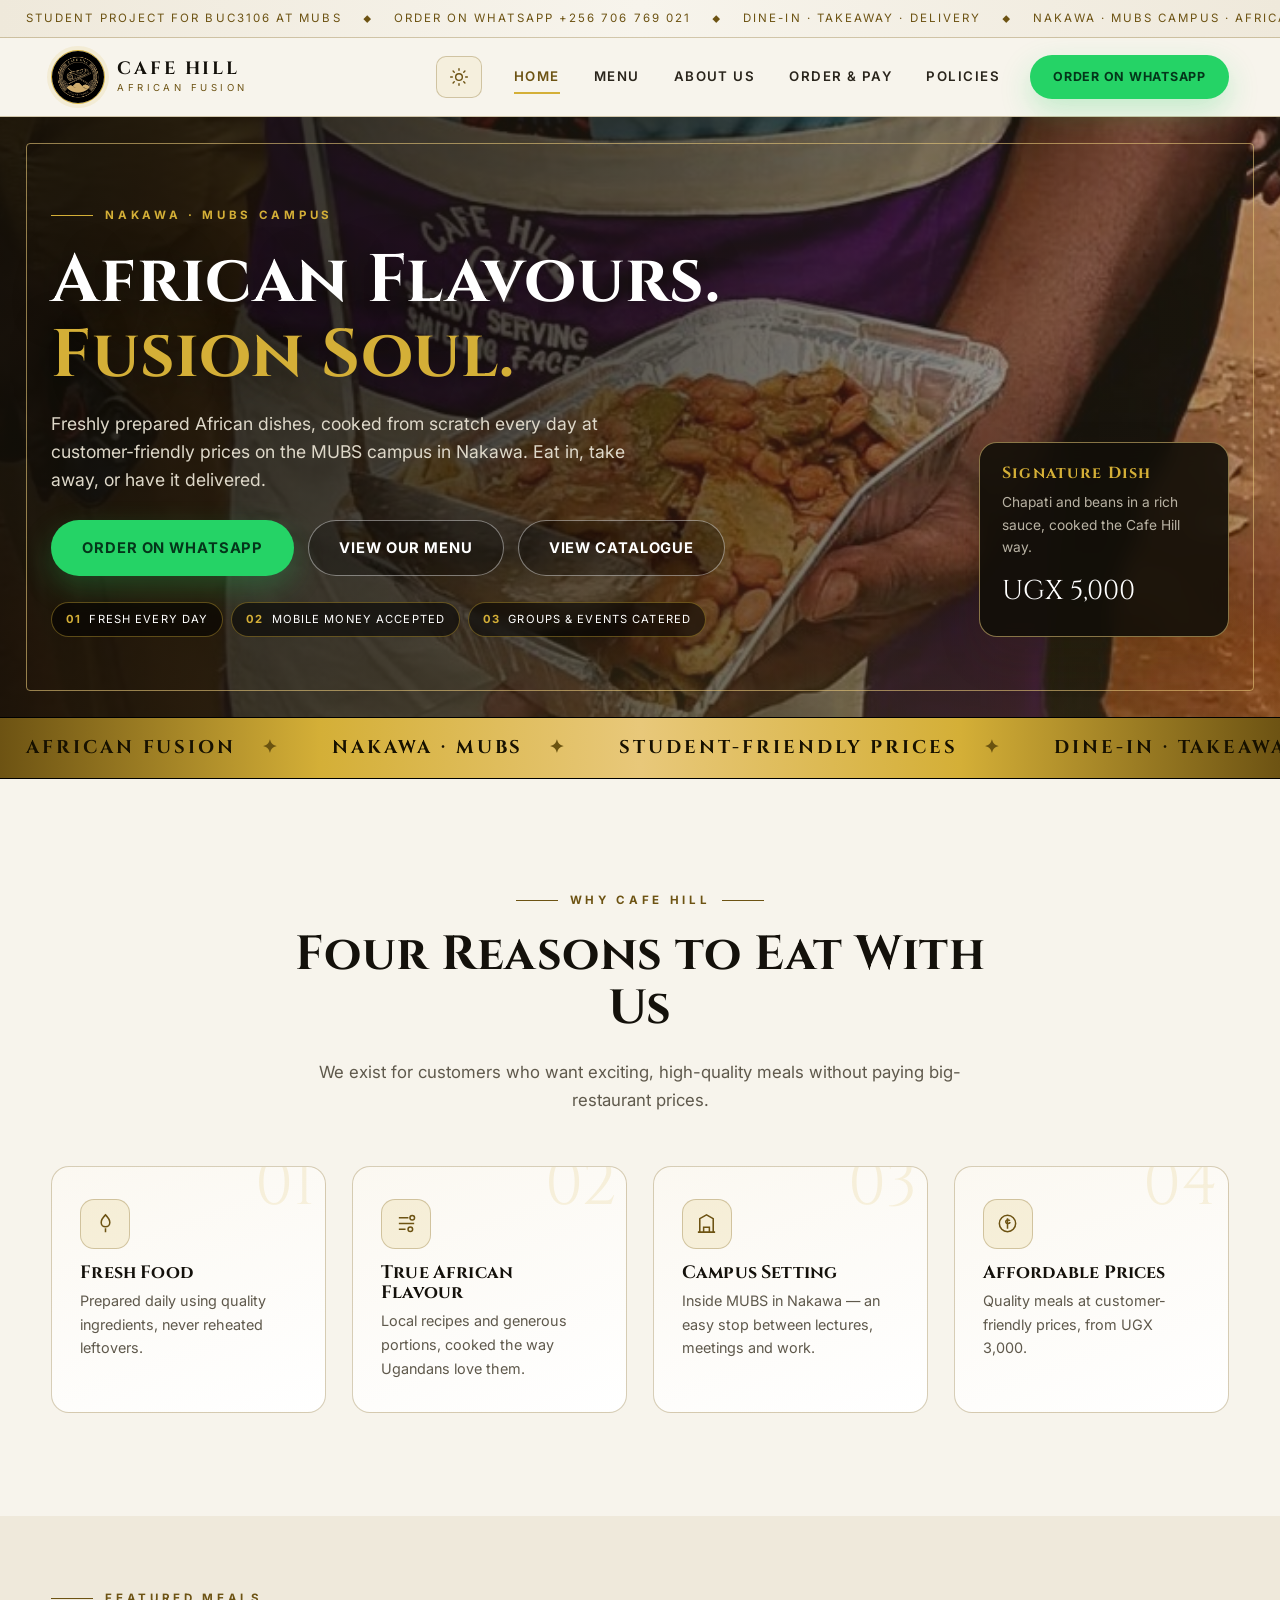
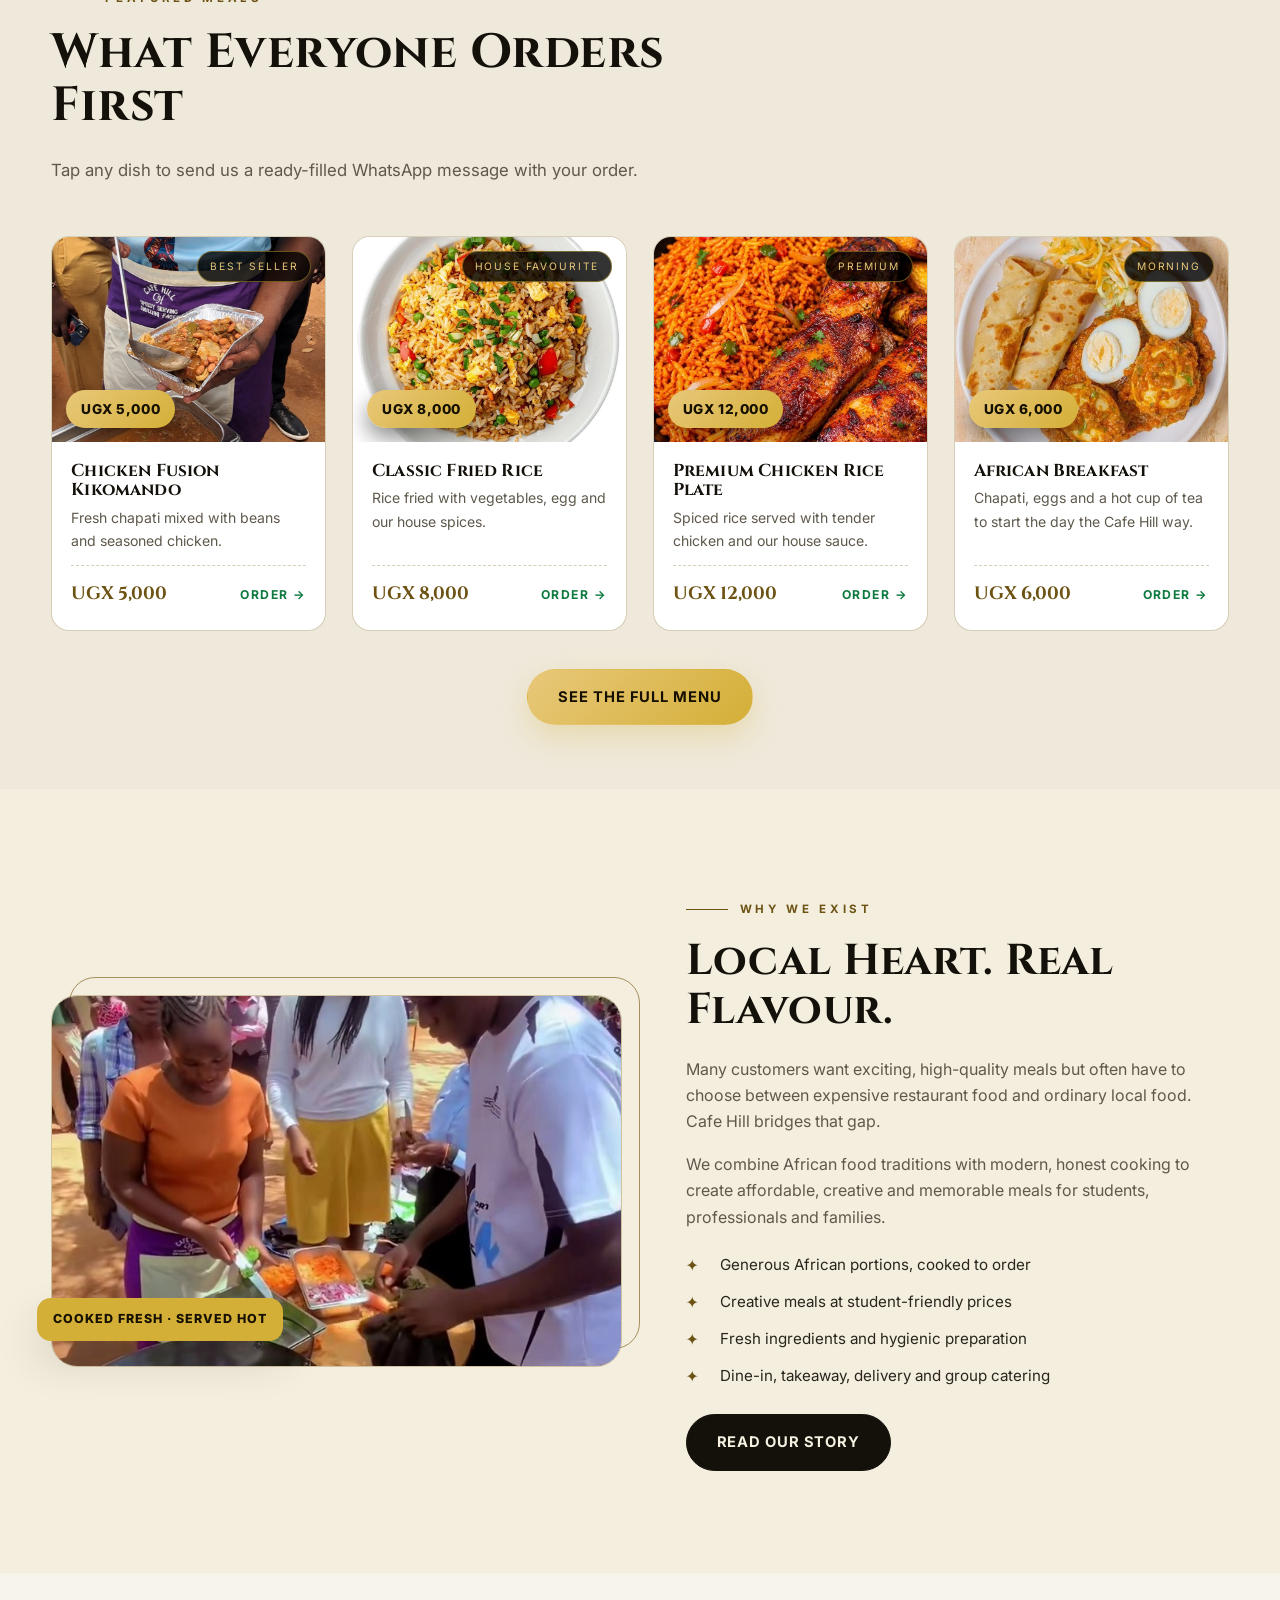
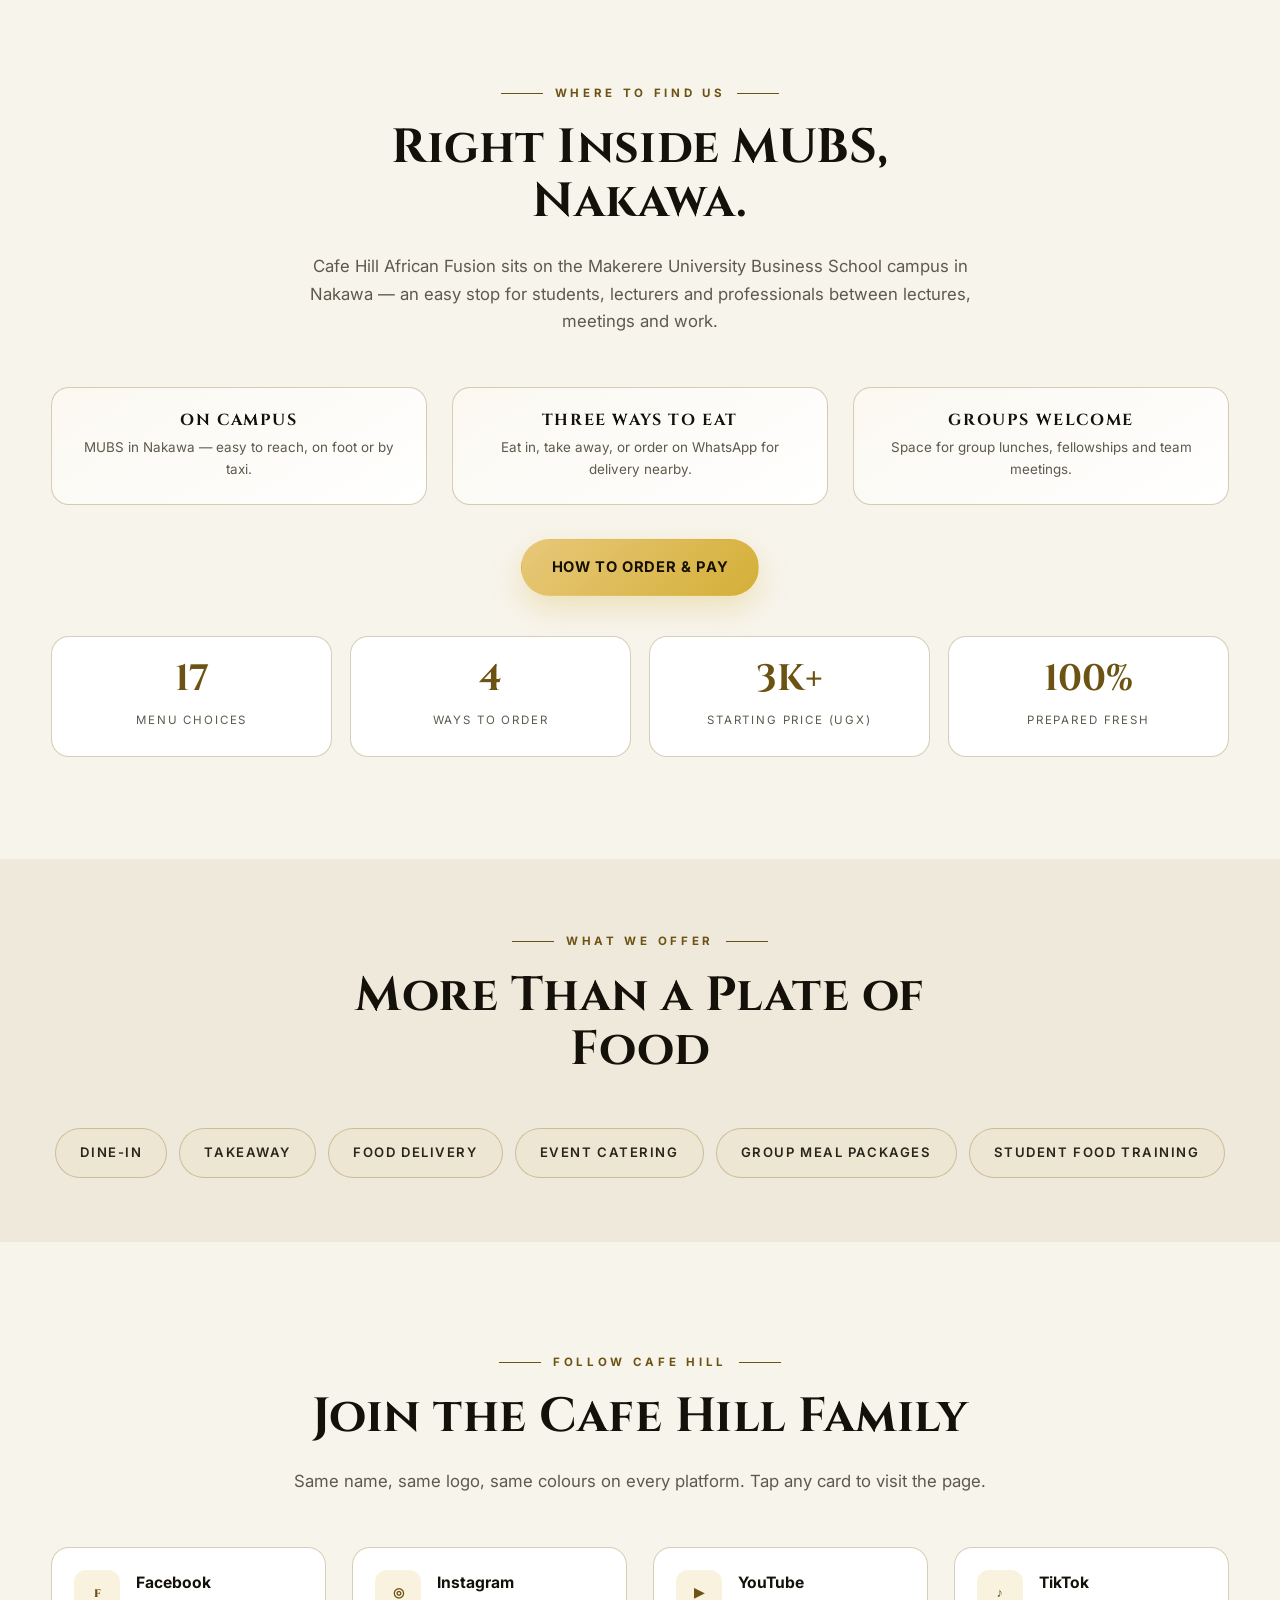
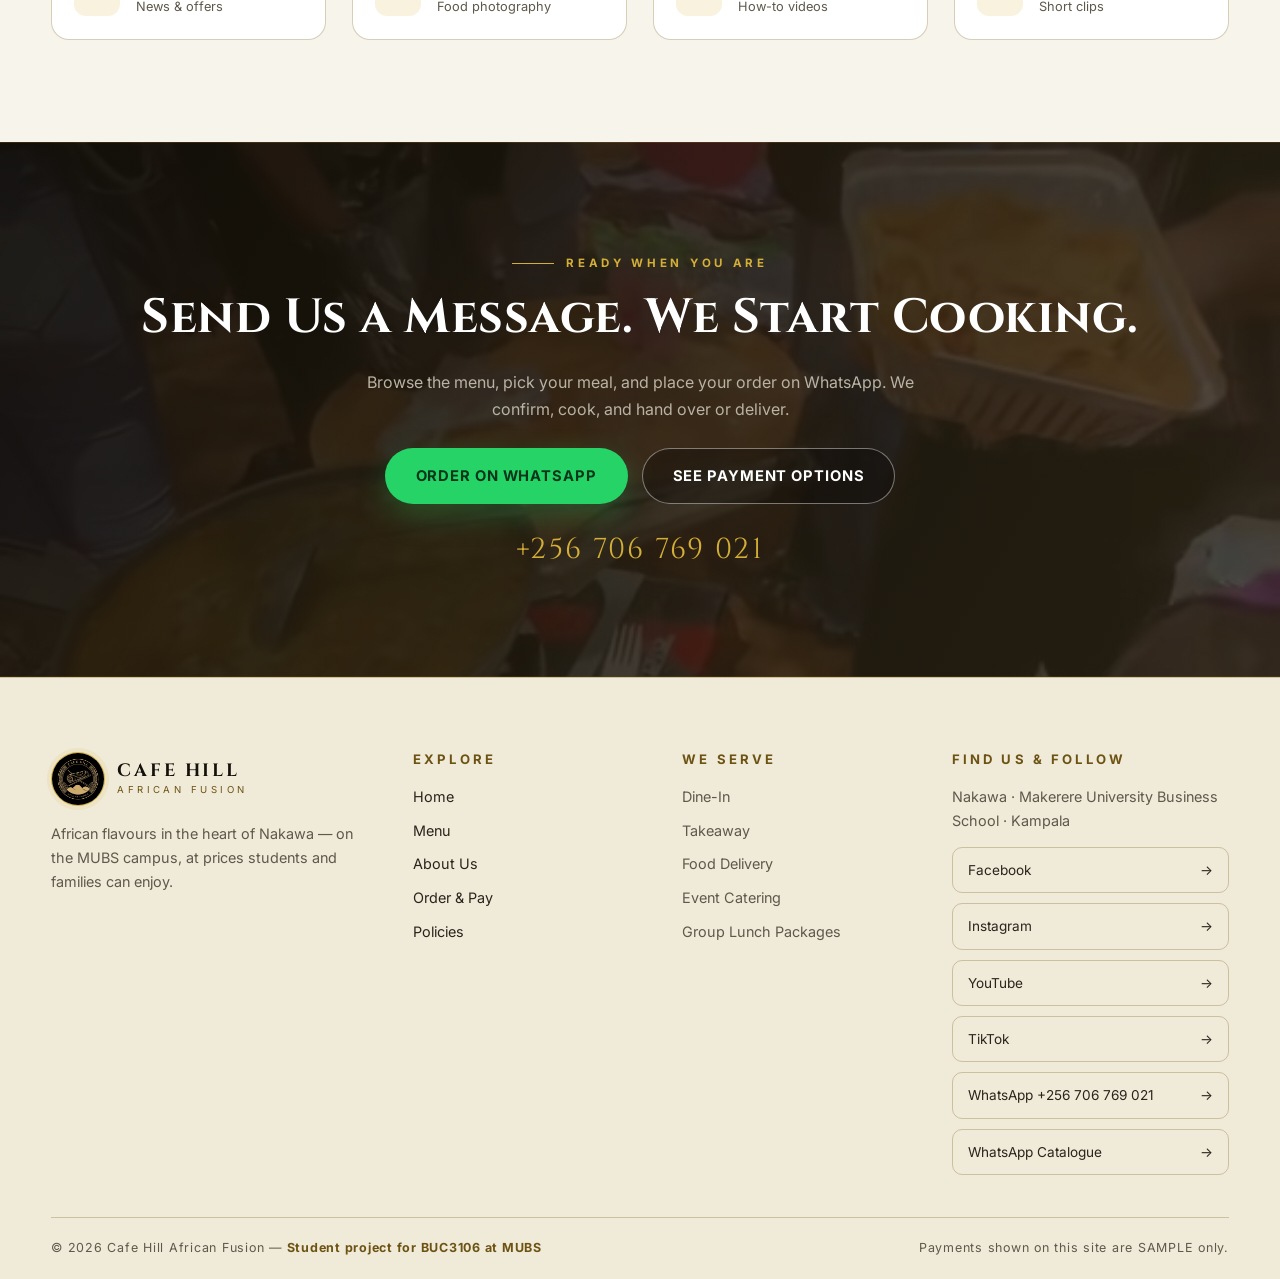
==== commit 76ffe055: "Replace stock/AI images with real photos and video, update WhatsApp number and add catalogue links" ====
--- a/index.html
+++ b/index.html
@@ -4,7 +4,7 @@
 <meta charset="UTF-8">
 <meta name="viewport" content="width=device-width, initial-scale=1">
 <title>Cafe Hill African Fusion | African Flavours in Nakawa · MUBS</title>
-<meta name="description" content="Cafe Hill African Fusion serves freshly prepared African meals at friendly prices on the MUBS campus in Nakawa, Kampala. Order on WhatsApp +256 751 000 300.">
+<meta name="description" content="Cafe Hill African Fusion serves freshly prepared African meals at friendly prices on the MUBS campus in Nakawa, Kampala. Order on WhatsApp +256 706 769 021.">
 <meta name="theme-color" content="#f7f4ec">
 <link rel="icon" href="logo.jpeg">
 <link rel="preconnect" href="https://fonts.googleapis.com">
@@ -17,8 +17,8 @@
 <!-- Top announcement bar (every page) -->
 <div class="announce">
   <div class="announce__track">
-    <span>Student project for BUC3106 at MUBS</span><span>Order on WhatsApp +256 751 000 300</span><span>Dine-in · Takeaway · Delivery</span><span>Nakawa · MUBS Campus · African Fusion</span>
-    <span>Student project for BUC3106 at MUBS</span><span>Order on WhatsApp +256 751 000 300</span><span>Dine-in · Takeaway · Delivery</span><span>Nakawa · MUBS Campus · African Fusion</span>
+    <span>Student project for BUC3106 at MUBS</span><span>Order on WhatsApp +256 706 769 021</span><span>Dine-in · Takeaway · Delivery</span><span>Nakawa · MUBS Campus · African Fusion</span>
+    <span>Student project for BUC3106 at MUBS</span><span>Order on WhatsApp +256 706 769 021</span><span>Dine-in · Takeaway · Delivery</span><span>Nakawa · MUBS Campus · African Fusion</span>
   </div>
 </div>
 
@@ -49,7 +49,7 @@
       <a class="nav-link" href="about.html">About Us</a>
       <a class="nav-link" href="pay.html">Order &amp; Pay</a>
       <a class="nav-link" href="policies.html">Policies</a>
-      <a class="btn btn--wa btn--sm header-cta" href="https://wa.me/256751000300?text=Hello%20Cafe%20Hill%2C%20I%20would%20like%20to%20place%20an%20order." target="_blank" rel="noopener">Order on WhatsApp</a>
+      <a class="btn btn--wa btn--sm header-cta" href="https://wa.me/256706769021?text=Hello%20Cafe%20Hill%2C%20I%20would%20like%20to%20place%20an%20order." target="_blank" rel="noopener">Order on WhatsApp</a>
     </nav>
   </div>
 </header>
@@ -58,7 +58,7 @@
 
   <!-- ============ HERO ============ -->
   <section class="hero" style="--hero-img:url('images/hero.jpg')">
-    <div class="hero__bg" role="img" aria-label="A table full of freshly cooked African dishes"></div>
+    <div class="hero__bg" role="img" aria-label="Cafe Hill staff serving kikomando fresh from the chafing trays"></div>
     <div class="container">
       <div class="hero__inner">
         <span class="eyebrow">Nakawa · MUBS Campus</span>
@@ -68,8 +68,9 @@
           the MUBS campus in Nakawa. Eat in, take away, or have it delivered.
         </p>
         <div class="btn-row">
-          <a class="btn btn--wa" href="https://wa.me/256751000300?text=Hello%20Cafe%20Hill%2C%20I%20would%20like%20to%20place%20an%20order." target="_blank" rel="noopener">Order on WhatsApp</a>
+          <a class="btn btn--wa" href="https://wa.me/256706769021?text=Hello%20Cafe%20Hill%2C%20I%20would%20like%20to%20place%20an%20order." target="_blank" rel="noopener">Order on WhatsApp</a>
           <a class="btn btn--ghost" href="products.html">View Our Menu</a>
+          <a class="btn btn--ghost" href="https://wa.me/message/O7PW3ZY5BGCMG1" target="_blank" rel="noopener">View Catalogue</a>
         </div>
         <div class="hero__badges">
           <span class="badge"><b>01</b> Fresh Every Day</span>
@@ -160,7 +161,7 @@
             <p>Fresh chapati mixed with beans and seasoned chicken.</p>
             <div class="dish-card__meta">
               <span class="price">UGX 5,000</span>
-              <a class="mini-link" href="https://wa.me/256751000300?text=I%20would%20like%20to%20order%3A%20Chicken%20Fusion%20Kikomando" target="_blank" rel="noopener">Order →</a>
+              <a class="mini-link" href="https://wa.me/256706769021?text=I%20would%20like%20to%20order%3A%20Chicken%20Fusion%20Kikomando" target="_blank" rel="noopener">Order →</a>
             </div>
           </div>
         </article>
@@ -176,7 +177,7 @@
             <p>Rice fried with vegetables, egg and our house spices.</p>
             <div class="dish-card__meta">
               <span class="price">UGX 8,000</span>
-              <a class="mini-link" href="https://wa.me/256751000300?text=I%20would%20like%20to%20order%3A%20Classic%20Fried%20Rice" target="_blank" rel="noopener">Order →</a>
+              <a class="mini-link" href="https://wa.me/256706769021?text=I%20would%20like%20to%20order%3A%20Classic%20Fried%20Rice" target="_blank" rel="noopener">Order →</a>
             </div>
           </div>
         </article>
@@ -192,7 +193,7 @@
             <p>Spiced rice served with tender chicken and our house sauce.</p>
             <div class="dish-card__meta">
               <span class="price">UGX 12,000</span>
-              <a class="mini-link" href="https://wa.me/256751000300?text=I%20would%20like%20to%20order%3A%20Premium%20Chicken%20Rice%20Plate" target="_blank" rel="noopener">Order →</a>
+              <a class="mini-link" href="https://wa.me/256706769021?text=I%20would%20like%20to%20order%3A%20Premium%20Chicken%20Rice%20Plate" target="_blank" rel="noopener">Order →</a>
             </div>
           </div>
         </article>
@@ -208,7 +209,7 @@
             <p>Chapati, eggs and a hot cup of tea to start the day the Cafe Hill way.</p>
             <div class="dish-card__meta">
               <span class="price">UGX 6,000</span>
-              <a class="mini-link" href="https://wa.me/256751000300?text=I%20would%20like%20to%20order%3A%20African%20Breakfast" target="_blank" rel="noopener">Order →</a>
+              <a class="mini-link" href="https://wa.me/256706769021?text=I%20would%20like%20to%20order%3A%20African%20Breakfast" target="_blank" rel="noopener">Order →</a>
             </div>
           </div>
         </article>
@@ -225,7 +226,7 @@
     <div class="container">
       <div class="split">
         <div class="split__media">
-          <img src="images/african-spread.jpg" alt="A table spread of freshly cooked African dishes" width="1200" height="780">
+          <img src="images/african-spread.jpg" alt="Fresh beans stew served hot into a takeaway container" width="1200" height="780">
           <span class="float-tag">Cooked Fresh · Served Hot</span>
         </div>
         <div>
@@ -311,15 +312,15 @@
           <span class="social-card__icon">f</span>
           <span><b>Facebook</b><span>News &amp; offers</span></span>
         </a>
-        <a class="social-card" href="https://www.instagram.com/cafehillrestaurant" target="_blank" rel="noopener">
+        <a class="social-card" href="https://www.instagram.com/cafehillrestaurant?psln=MXM3ZG9xaHpmeWxodA==&amp;utm_source=ig_contact_invite" target="_blank" rel="noopener">
           <span class="social-card__icon">◎</span>
           <span><b>Instagram</b><span>Food photography</span></span>
         </a>
-        <a class="social-card" href="https://youtube.com/@cafehillrestaurant" target="_blank" rel="noopener">
+        <a class="social-card" href="https://youtube.com/@cafehillrestaurant?si=T0xl9Yu-QJQraPS2" target="_blank" rel="noopener">
           <span class="social-card__icon">▶</span>
           <span><b>YouTube</b><span>How-to videos</span></span>
         </a>
-        <a class="social-card" href="https://www.tiktok.com/@cafehillrestaurant" target="_blank" rel="noopener">
+        <a class="social-card" href="https://www.tiktok.com/@cafehillrestaurant?_r=1&amp;_t=ZS-9B5vGlA1r0e" target="_blank" rel="noopener">
           <span class="social-card__icon">♪</span>
           <span><b>TikTok</b><span>Short clips</span></span>
         </a>
@@ -334,10 +335,10 @@
       <h2>Send Us a Message. We Start Cooking.</h2>
       <p>Browse the menu, pick your meal, and place your order on WhatsApp. We confirm, cook, and hand over or deliver.</p>
       <div class="btn-row">
-        <a class="btn btn--wa" href="https://wa.me/256751000300?text=Hello%20Cafe%20Hill%2C%20I%20would%20like%20to%20place%20an%20order." target="_blank" rel="noopener">Order on WhatsApp</a>
+        <a class="btn btn--wa" href="https://wa.me/256706769021?text=Hello%20Cafe%20Hill%2C%20I%20would%20like%20to%20place%20an%20order." target="_blank" rel="noopener">Order on WhatsApp</a>
         <a class="btn btn--ghost" href="pay.html">See Payment Options</a>
       </div>
-      <span class="cta-phone">+256 751 000 300</span>
+      <span class="cta-phone">+256 706 769 021</span>
     </div>
   </section>
 
@@ -385,10 +386,11 @@
         <p>Nakawa · Makerere University Business School · Kampala</p>
         <div class="footer-social">
           <a href="https://www.facebook.com/share/1Jii14uaoe/" target="_blank" rel="noopener"><span>Facebook</span><span>→</span></a>
-          <a href="https://www.instagram.com/cafehillrestaurant" target="_blank" rel="noopener"><span>Instagram</span><span>→</span></a>
-          <a href="https://youtube.com/@cafehillrestaurant" target="_blank" rel="noopener"><span>YouTube</span><span>→</span></a>
-          <a href="https://www.tiktok.com/@cafehillrestaurant" target="_blank" rel="noopener"><span>TikTok</span><span>→</span></a>
-          <a href="https://wa.me/256751000300" target="_blank" rel="noopener"><span>WhatsApp +256 751 000 300</span><span>→</span></a>
+          <a href="https://www.instagram.com/cafehillrestaurant?psln=MXM3ZG9xaHpmeWxodA==&amp;utm_source=ig_contact_invite" target="_blank" rel="noopener"><span>Instagram</span><span>→</span></a>
+          <a href="https://youtube.com/@cafehillrestaurant?si=T0xl9Yu-QJQraPS2" target="_blank" rel="noopener"><span>YouTube</span><span>→</span></a>
+          <a href="https://www.tiktok.com/@cafehillrestaurant?_r=1&amp;_t=ZS-9B5vGlA1r0e" target="_blank" rel="noopener"><span>TikTok</span><span>→</span></a>
+          <a href="https://wa.me/256706769021" target="_blank" rel="noopener"><span>WhatsApp +256 706 769 021</span><span>→</span></a>
+          <a href="https://wa.me/message/O7PW3ZY5BGCMG1" target="_blank" rel="noopener"><span>WhatsApp Catalogue</span><span>→</span></a>
         </div>
       </div>
     </div>
--- a/style.css
+++ b/style.css
@@ -1535,3 +1535,16 @@
   .dish-card__price { left: 8px; bottom: 8px; font-size: 0.68rem; padding: 5px 9px; }
   .dish-card__tag { top: 8px; right: 8px; font-size: 0.53rem; padding: 4px 7px; letter-spacing: 0.1em; }
 }
+
+
+/* ---------- Video (About page) ---------- */
+.video-frame{
+  width:min(100%,380px);
+  margin:0 auto;
+  aspect-ratio:9/16;
+  background:#14140f;
+  border-radius:16px;
+  overflow:hidden;
+  box-shadow:0 18px 44px rgba(0,0,0,.30);
+}
+.video-frame video{width:100%;height:100%;object-fit:cover;display:block}
